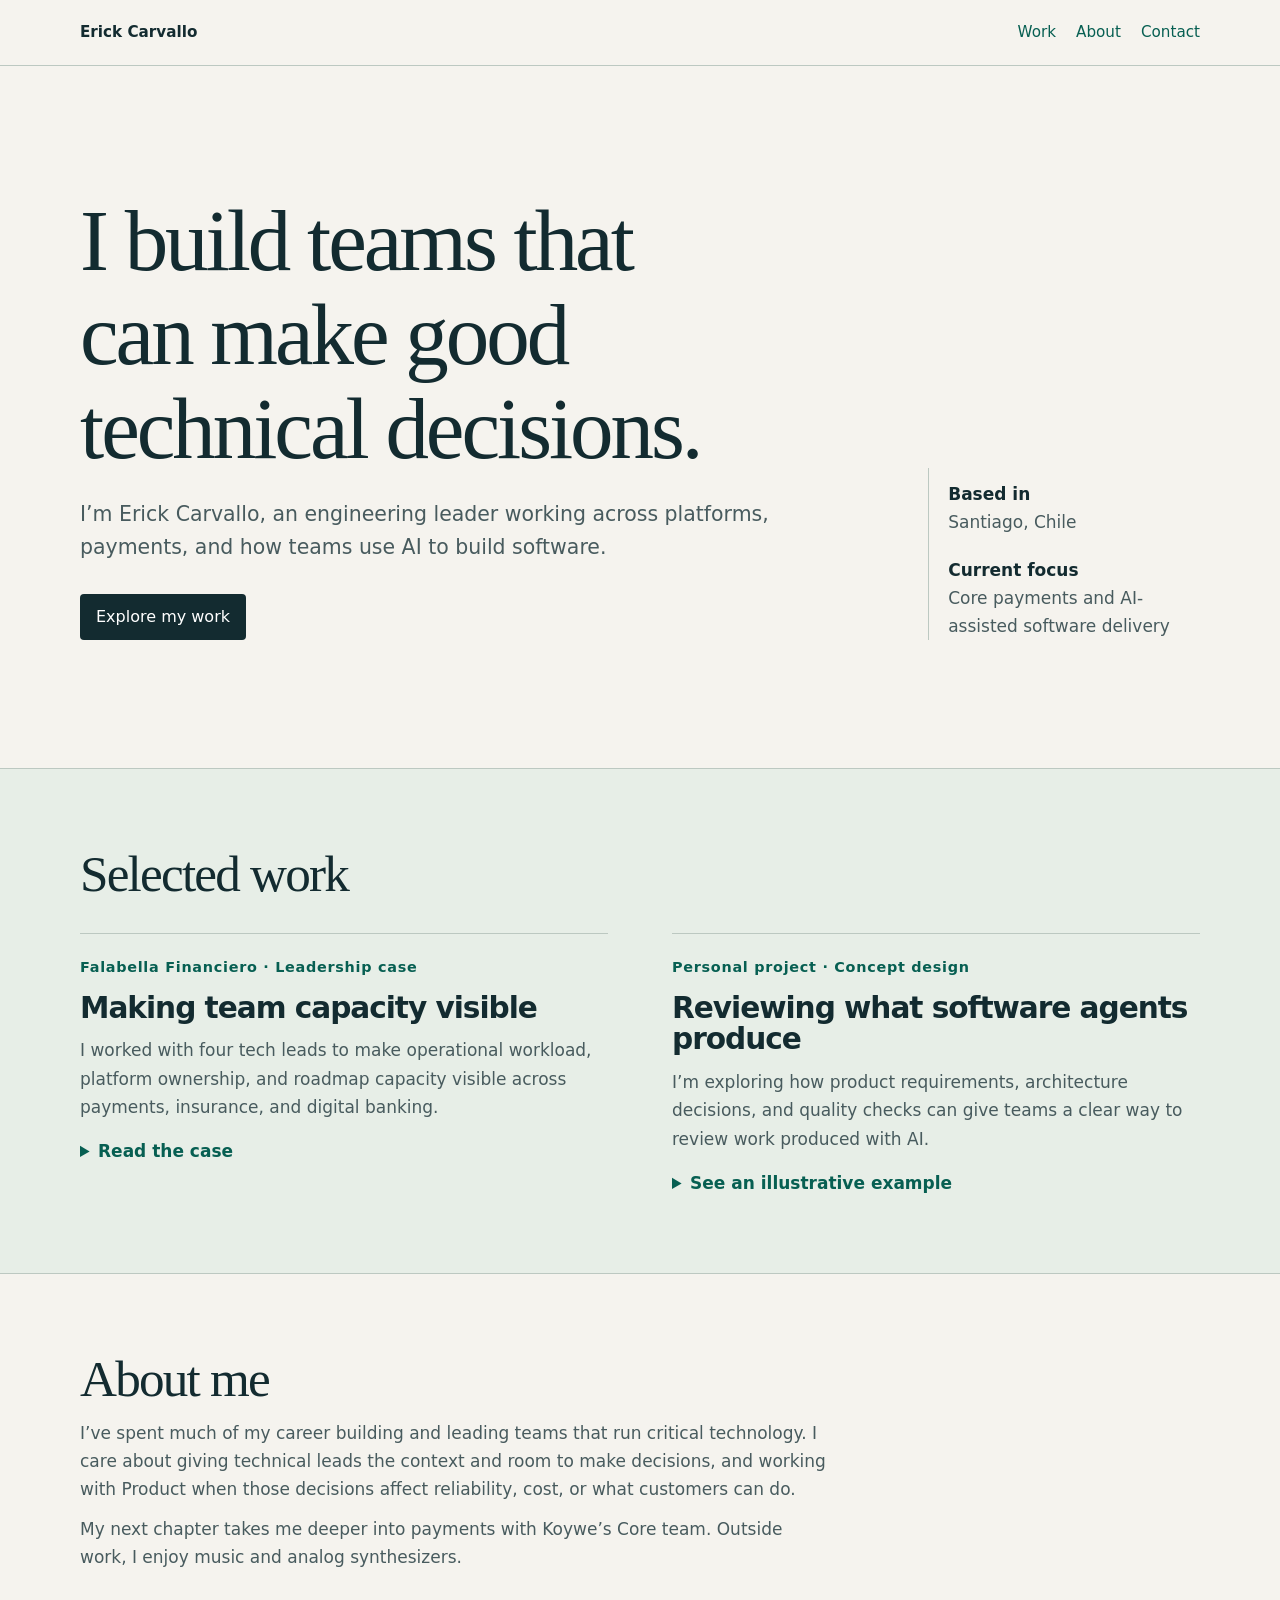
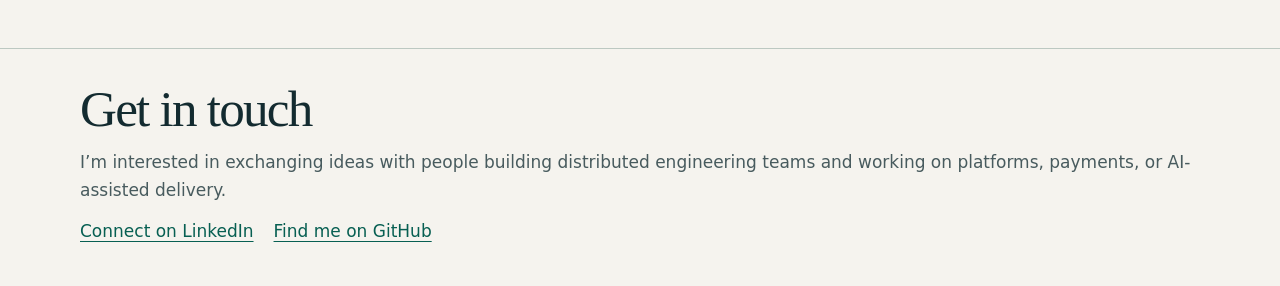
==== index.html @ 45f29a7d "Add first version of professional portfolio This HTML file serves as a personal webpage for Erick Ca" ====
<!doctype html>
<html lang="en">
<head>
<meta charset="utf-8">
<meta name="viewport" content="width=device-width, initial-scale=1">
<title>Erick Carvallo — Engineering Leadership</title>
<meta name="description" content="Erick Carvallo on engineering leadership, platforms for critical systems, and how teams use AI to build software.">
<style>
:root{color-scheme:light;--paper:#f5f3ee;--ink:#132b30;--muted:#485b5e;--accent:#075f52;--line:#bcc8c1;--light:#e7eee7}
*{box-sizing:border-box}
body{margin:0;background:var(--paper);color:var(--ink);font:1.0625rem/1.65 system-ui,sans-serif}
.wrap{width:min(100% - 3rem,70rem);margin-inline:auto}
a{color:var(--accent);text-underline-offset:.22em}
a:hover{text-decoration-thickness:.16em}
:focus-visible{outline:3px solid #a74418;outline-offset:5px}
header{border-bottom:1px solid var(--line)}
.bar,nav,.links{display:flex;align-items:center;gap:1.25rem;flex-wrap:wrap}
.bar{justify-content:space-between;padding-block:1.25rem}
.bar a{text-decoration:none;font-size:.95rem}
.name{font-weight:750;color:var(--ink)}
.hero{padding-block:clamp(4rem,10vw,8rem);display:grid;grid-template-columns:minmax(0,1fr) minmax(13rem,17rem);gap:clamp(2rem,7vw,6rem);align-items:end}
.eyebrow{color:var(--accent);font-weight:700;font-size:.9rem;letter-spacing:.05em;margin:0 0 .8rem}
h1,h2,h3{line-height:1.08;margin:0;letter-spacing:-.035em}
h1,h2{font-family:Georgia,serif;font-weight:500}
h1{font-size:clamp(2.85rem,6.8vw,5.8rem);max-width:15ch}
h2{font-size:clamp(2rem,4vw,3.3rem)}
h3{font-size:clamp(1.35rem,2.8vw,1.85rem)}
p{margin:.75rem 0 0}
.lead{font-size:clamp(1.1rem,2vw,1.28rem);max-width:53ch;color:var(--muted);margin:1.35rem 0 1.8rem}
.action{display:inline-block;background:var(--ink);color:white;text-decoration:none;padding:.62rem 1rem;border-radius:.25rem;font-size:1rem}
.action:hover{background:var(--accent)}
.side{border-left:1px solid var(--line);padding-left:1.2rem;color:var(--muted)}
.side strong{display:block;color:var(--ink)}
.side p+p{margin-top:1.25rem}
.work{background:var(--light);border-block:1px solid var(--line)}
section:not(.hero){padding-block:clamp(2.8rem,6vw,5rem)}
.grid{display:grid;grid-template-columns:repeat(2,minmax(0,1fr));gap:clamp(1.5rem,5vw,4rem);margin-top:2rem}
article{border-top:1px solid var(--line);padding-top:1.35rem}
article p,.bio p,footer p{color:var(--muted)}
details{margin-top:1rem}
summary{width:fit-content;cursor:pointer;color:var(--accent);font-weight:650}
dl{margin:.85rem 0 0}
dt{font-weight:700;margin-top:.75rem}
dd{margin:0;color:var(--muted)}
.bio{max-width:69ch}
footer{border-top:1px solid var(--line);padding-block:2rem 2.6rem}
.links{margin-top:.8rem}
.skip{position:absolute;left:1rem;top:1rem;transform:translateY(-250%);background:var(--paper);padding:.5rem}
.skip:focus{transform:none}
@media(max-width:650px){.hero,.grid{grid-template-columns:1fr}.hero{padding-block:3rem}.side{display:flex;gap:1rem 2rem;flex-wrap:wrap}.side p+p{margin-top:.75rem}}
@media(max-width:385px){.wrap{width:calc(100% - 2rem)}nav{gap:.9rem}}
</style>
</head>
<body>
<a class="skip" href="#main">Skip to content</a>
<header>
  <div class="wrap bar">
    <a class="name" href="./">Erick Carvallo</a>
    <nav aria-label="Main navigation"><a href="#work">Work</a><a href="#about">About</a><a href="#contact">Contact</a></nav>
  </div>
</header>
<main id="main">
  <section class="wrap hero" aria-labelledby="intro-title">
    <div>
      <h1 id="intro-title">I build teams that can make good technical decisions.</h1>
      <p class="lead">I’m Erick Carvallo, an engineering leader working across platforms, payments, and how teams use AI to build software.</p>
      <a class="action" href="#work">Explore my work</a>
    </div>
    <aside class="side" aria-label="Location and focus">
      <p><strong>Based in</strong>Santiago, Chile</p>
      <p><strong>Current focus</strong>Core payments and AI-assisted software delivery</p>
    </aside>
  </section>
  <section class="work" id="work" aria-labelledby="work-title">
    <div class="wrap">
      <h2 id="work-title">Selected work</h2>
      <div class="grid">
        <article>
          <p class="eyebrow">Falabella Financiero · Leadership case</p>
          <h3>Making team capacity visible</h3>
          <p>I worked with four tech leads to make operational workload, platform ownership, and roadmap capacity visible across payments, insurance, and digital banking.</p>
          <details>
            <summary>Read the case</summary>
            <dl>
              <dt>What was at stake</dt>
              <dd>Teams had to keep critical services running while making time to improve them.</dd>
              <dt>What I changed</dt>
              <dd>We put operational workload, ownership, and planned work into the same operating model so leads could bring shared evidence into prioritization discussions.</dd>
              <dt>What it enabled</dt>
              <dd>Leads and stakeholders could discuss capacity constraints and delivery priorities using the same information.</dd>
            </dl>
          </details>
        </article>
        <article>
          <p class="eyebrow">Personal project · Concept design</p>
          <h3>Reviewing what software agents produce</h3>
          <p>I’m exploring how product requirements, architecture decisions, and quality checks can give teams a clear way to review work produced with AI.</p>
          <details>
            <summary>See an illustrative example</summary>
            <dl>
              <dt>Requirement</dt>
              <dd>Export a report. The product spec defines who can export it and which fields belong in the file.</dd>
              <dt>Evidence</dt>
              <dd>The review checks that a permitted user can export the report and that an unauthorized user cannot.</dd>
              <dt>Decision</dt>
              <dd>If the permission test is missing, send the work back with the specific gap. A reviewer decides when the evidence is sufficient.</dd>
            </dl>
          </details>
        </article>
      </div>
    </div>
  </section>
  <section class="wrap" id="about" aria-labelledby="about-title">
    <div class="bio">
      <h2 id="about-title">About me</h2>
      <p>I’ve spent much of my career building and leading teams that run critical technology. I care about giving technical leads the context and room to make decisions, and working with Product when those decisions affect reliability, cost, or what customers can do.</p>
      <p>My next chapter takes me deeper into payments with Koywe’s Core team. Outside work, I enjoy music and analog synthesizers.</p>
    </div>
  </section>
</main>
<footer id="contact">
  <div class="wrap">
    <h2>Get in touch</h2>
    <p>I’m interested in exchanging ideas with people building distributed engineering teams and working on platforms, payments, or AI-assisted delivery.</p>
    <div class="links"><a href="https://www.linkedin.com/in/erick-carvallo/">Connect on LinkedIn</a><a href="https://github.com/erickcp">Find me on GitHub</a></div>
  </div>
</footer>
</body>
</html>
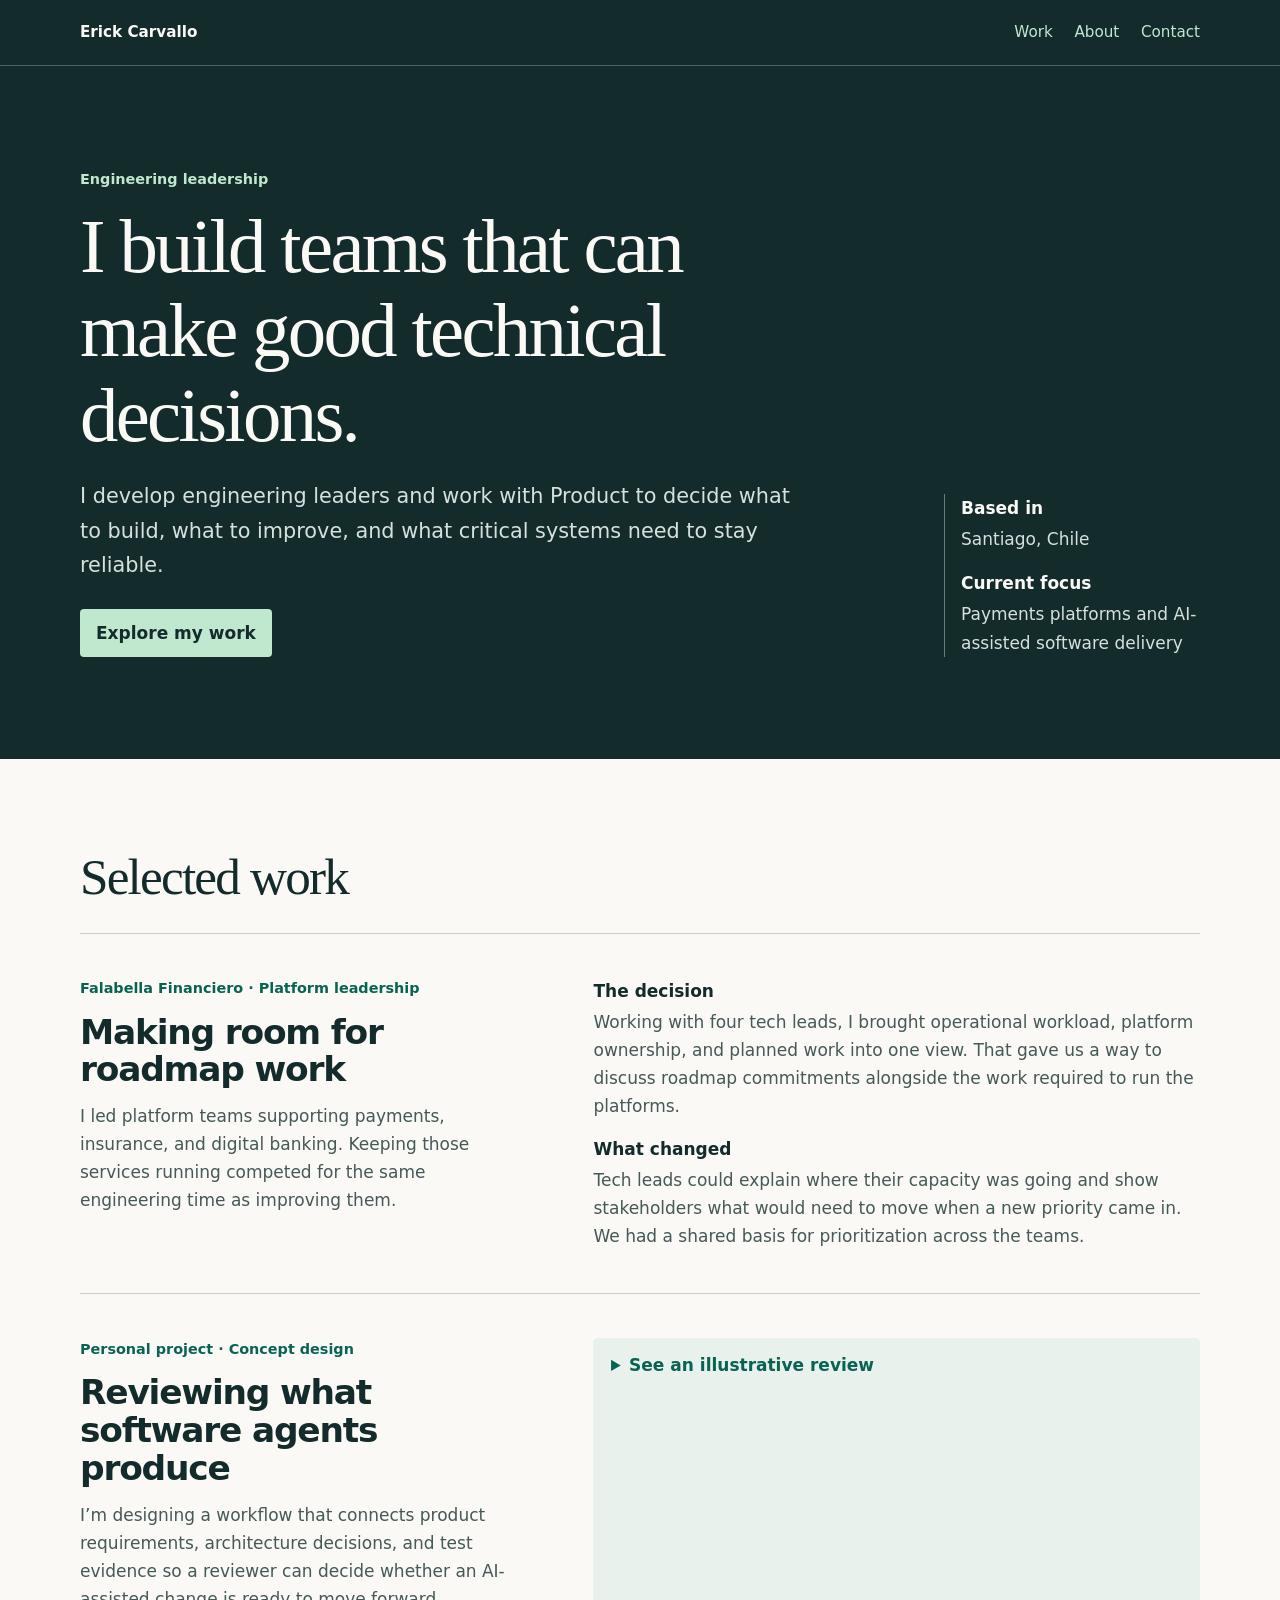
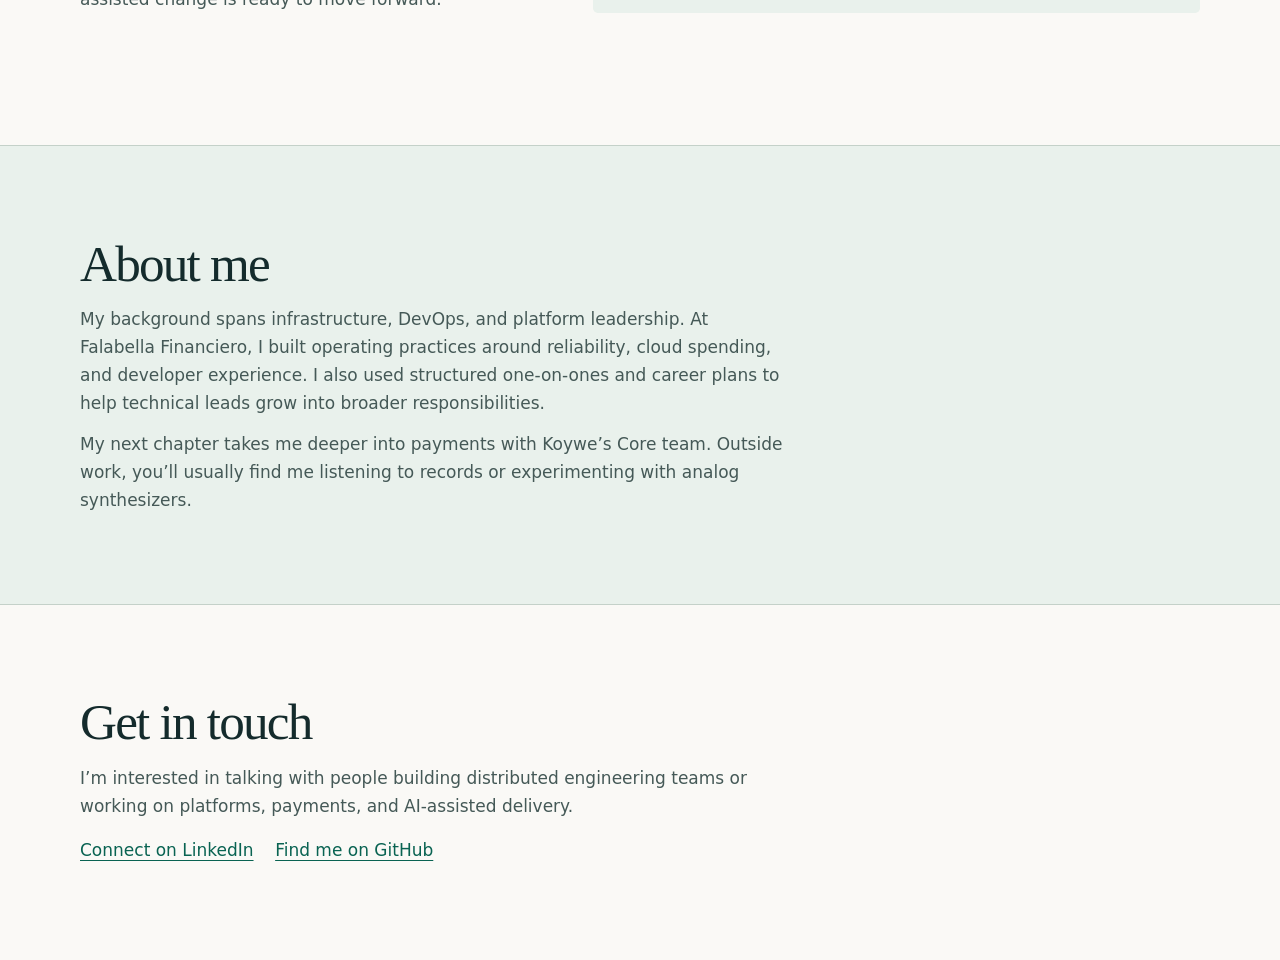
==== commit a62f3ffe: "Refine engineering leadership portfolio" ====
--- a/index.html
+++ b/index.html
@@ -1,129 +1,190 @@
 <!doctype html>
 <html lang="en">
 <head>
-<meta charset="utf-8">
-<meta name="viewport" content="width=device-width, initial-scale=1">
-<title>Erick Carvallo — Engineering Leadership</title>
-<meta name="description" content="Erick Carvallo on engineering leadership, platforms for critical systems, and how teams use AI to build software.">
-<style>
-:root{color-scheme:light;--paper:#f5f3ee;--ink:#132b30;--muted:#485b5e;--accent:#075f52;--line:#bcc8c1;--light:#e7eee7}
-*{box-sizing:border-box}
-body{margin:0;background:var(--paper);color:var(--ink);font:1.0625rem/1.65 system-ui,sans-serif}
-.wrap{width:min(100% - 3rem,70rem);margin-inline:auto}
-a{color:var(--accent);text-underline-offset:.22em}
-a:hover{text-decoration-thickness:.16em}
-:focus-visible{outline:3px solid #a74418;outline-offset:5px}
-header{border-bottom:1px solid var(--line)}
-.bar,nav,.links{display:flex;align-items:center;gap:1.25rem;flex-wrap:wrap}
-.bar{justify-content:space-between;padding-block:1.25rem}
-.bar a{text-decoration:none;font-size:.95rem}
-.name{font-weight:750;color:var(--ink)}
-.hero{padding-block:clamp(4rem,10vw,8rem);display:grid;grid-template-columns:minmax(0,1fr) minmax(13rem,17rem);gap:clamp(2rem,7vw,6rem);align-items:end}
-.eyebrow{color:var(--accent);font-weight:700;font-size:.9rem;letter-spacing:.05em;margin:0 0 .8rem}
-h1,h2,h3{line-height:1.08;margin:0;letter-spacing:-.035em}
-h1,h2{font-family:Georgia,serif;font-weight:500}
-h1{font-size:clamp(2.85rem,6.8vw,5.8rem);max-width:15ch}
-h2{font-size:clamp(2rem,4vw,3.3rem)}
-h3{font-size:clamp(1.35rem,2.8vw,1.85rem)}
-p{margin:.75rem 0 0}
-.lead{font-size:clamp(1.1rem,2vw,1.28rem);max-width:53ch;color:var(--muted);margin:1.35rem 0 1.8rem}
-.action{display:inline-block;background:var(--ink);color:white;text-decoration:none;padding:.62rem 1rem;border-radius:.25rem;font-size:1rem}
-.action:hover{background:var(--accent)}
-.side{border-left:1px solid var(--line);padding-left:1.2rem;color:var(--muted)}
-.side strong{display:block;color:var(--ink)}
-.side p+p{margin-top:1.25rem}
-.work{background:var(--light);border-block:1px solid var(--line)}
-section:not(.hero){padding-block:clamp(2.8rem,6vw,5rem)}
-.grid{display:grid;grid-template-columns:repeat(2,minmax(0,1fr));gap:clamp(1.5rem,5vw,4rem);margin-top:2rem}
-article{border-top:1px solid var(--line);padding-top:1.35rem}
-article p,.bio p,footer p{color:var(--muted)}
-details{margin-top:1rem}
-summary{width:fit-content;cursor:pointer;color:var(--accent);font-weight:650}
-dl{margin:.85rem 0 0}
-dt{font-weight:700;margin-top:.75rem}
-dd{margin:0;color:var(--muted)}
-.bio{max-width:69ch}
-footer{border-top:1px solid var(--line);padding-block:2rem 2.6rem}
-.links{margin-top:.8rem}
-.skip{position:absolute;left:1rem;top:1rem;transform:translateY(-250%);background:var(--paper);padding:.5rem}
-.skip:focus{transform:none}
-@media(max-width:650px){.hero,.grid{grid-template-columns:1fr}.hero{padding-block:3rem}.side{display:flex;gap:1rem 2rem;flex-wrap:wrap}.side p+p{margin-top:.75rem}}
-@media(max-width:385px){.wrap{width:calc(100% - 2rem)}nav{gap:.9rem}}
-</style>
+  <meta charset="utf-8">
+  <meta name="viewport" content="width=device-width, initial-scale=1">
+  <title>Erick Carvallo | Engineering Leadership</title>
+  <meta name="description" content="Erick Carvallo leads engineering teams and works across platform engineering, critical payments systems, and AI-assisted software delivery.">
+  <meta name="theme-color" content="#142b2c">
+  <link rel="canonical" href="https://erickcp.github.io/">
+  <meta property="og:type" content="website">
+  <meta property="og:title" content="Erick Carvallo | Engineering Leadership">
+  <meta property="og:description" content="Engineering leadership for critical systems. Selected work in platform operations and AI-assisted software delivery.">
+  <meta property="og:url" content="https://erickcp.github.io/">
+  <style>
+    :root {
+      color-scheme: light;
+      --paper: #faf9f6;
+      --ink: #142b2c;
+      --muted: #455957;
+      --accent: #096352;
+      --line: #c4d1c9;
+      --light: #e9f1ec;
+      --mint: #bfe8cf;
+    }
+
+    * { box-sizing: border-box; }
+    body {
+      margin: 0;
+      color: var(--ink);
+      background: var(--paper);
+      font: 1.0625rem/1.65 system-ui, sans-serif;
+    }
+
+    .wrap { width: min(100% - 3rem, 70rem); margin-inline: auto; }
+    a { color: var(--accent); text-underline-offset: .22em; }
+    a:hover { text-decoration-thickness: .14em; }
+    :focus-visible { outline: 3px solid #ae4a22; outline-offset: 4px; }
+    .dark :focus-visible { outline-color: var(--mint); }
+
+    h1, h2, h3 { line-height: 1.1; margin: 0; letter-spacing: -.035em; }
+    h1, h2 { font-family: Georgia, serif; font-weight: 500; }
+    h1 { font-size: clamp(2.6rem, 6vw, 5rem); max-width: 18ch; }
+    h2 { font-size: clamp(2rem, 4vw, 3.35rem); }
+    h3 { font-size: clamp(1.5rem, 3vw, 2.15rem); }
+    p { margin: .8rem 0 0; }
+    .label { font-size: .9rem; font-weight: 700; color: var(--accent); margin: 0 0 .8rem; }
+
+    .dark { background: var(--ink); color: var(--paper); }
+    .dark a, .dark .label { color: var(--mint); }
+    header { border-bottom: 1px solid #476763; }
+    .bar, nav, .links { display: flex; align-items: center; flex-wrap: wrap; gap: .5rem 1.35rem; }
+    .bar { justify-content: space-between; padding-block: .85rem; }
+    .bar a, .links a { display: inline-block; padding-block: .4rem; }
+    .bar a { text-decoration: none; font-size: .95rem; }
+    .bar a:hover { text-decoration: underline; }
+    .bar .name { color: var(--paper); font-weight: 750; }
+    .hero { padding-block: clamp(3.5rem, 8vw, 7rem); }
+    .hero-layout {
+      display: grid;
+      grid-template-columns: minmax(0, 1fr) minmax(13rem, 16rem);
+      gap: clamp(1.75rem, 6vw, 5rem);
+      align-items: end;
+    }
+    .lead { font-size: clamp(1.1rem, 2vw, 1.3rem); max-width: 54ch; color: #d5e1db; margin: 1.3rem 0 1.7rem; }
+    .hero .action { display: inline-block; border-radius: .25rem; padding: .6rem 1rem; color: var(--ink); background: var(--mint); font-weight: 700; text-decoration: none; }
+    .hero .action:hover { background: #ddf7e6; }
+    .side { border-left: 1px solid #60817a; padding-left: 1rem; color: #d5e1db; }
+    .side div + div { margin-top: 1rem; }
+    .side dt { color: var(--paper); }
+    .side dd { color: inherit; }
+
+    .section { padding-block: clamp(3rem, 7vw, 6rem); }
+    .work-list { margin-top: 1.75rem; }
+    .case {
+      display: grid;
+      grid-template-columns: minmax(13rem, .9fr) minmax(0, 1.25fr);
+      gap: 1.25rem clamp(1.5rem, 6vw, 5rem);
+      padding-block: clamp(1.6rem, 4vw, 2.7rem);
+      border-top: 1px solid var(--line);
+    }
+    .case p:not(.label), .bio p, footer p, dd { color: var(--muted); }
+    .case dl, .side { margin: 0; }
+    dt { font-weight: 730; }
+    dd { margin: .2rem 0 0; }
+    .case dt:not(:first-child) { margin-top: .9rem; }
+    details { background: var(--light); padding: .85rem 1.1rem; border-radius: .3rem; }
+    summary { color: var(--accent); cursor: pointer; font-weight: 700; }
+    details[open] summary { margin-bottom: .75rem; }
+
+    .about { background: var(--light); border-block: 1px solid var(--line); }
+    .bio { max-width: 65ch; }
+    footer p { max-width: 62ch; }
+    footer .links { margin-top: .6rem; }
+    .skip { position: absolute; left: 1rem; top: 1rem; transform: translateY(-250%); background: var(--paper); padding: .5rem; }
+    .skip:focus { transform: none; }
+
+    @media (max-width: 700px) {
+      .wrap { width: min(100% - 2rem, 70rem); }
+      .hero-layout, .case { grid-template-columns: minmax(0, 1fr); }
+      .side { display: flex; flex-wrap: wrap; gap: .8rem 1.8rem; border-left: 0; padding: .9rem 0 0; border-top: 1px solid #60817a; }
+      .side div + div { margin-top: 0; }
+    }
+  </style>
 </head>
 <body>
-<a class="skip" href="#main">Skip to content</a>
-<header>
-  <div class="wrap bar">
-    <a class="name" href="./">Erick Carvallo</a>
-    <nav aria-label="Main navigation"><a href="#work">Work</a><a href="#about">About</a><a href="#contact">Contact</a></nav>
-  </div>
-</header>
-<main id="main">
-  <section class="wrap hero" aria-labelledby="intro-title">
-    <div>
-      <h1 id="intro-title">I build teams that can make good technical decisions.</h1>
-      <p class="lead">I’m Erick Carvallo, an engineering leader working across platforms, payments, and how teams use AI to build software.</p>
-      <a class="action" href="#work">Explore my work</a>
+  <a class="skip" href="#main">Skip to content</a>
+  <header class="dark">
+    <div class="wrap bar">
+      <a class="name" href="./">Erick Carvallo</a>
+      <nav aria-label="Main navigation">
+        <a href="#work">Work</a>
+        <a href="#about">About</a>
+        <a href="#contact">Contact</a>
+      </nav>
     </div>
-    <aside class="side" aria-label="Location and focus">
-      <p><strong>Based in</strong>Santiago, Chile</p>
-      <p><strong>Current focus</strong>Core payments and AI-assisted software delivery</p>
-    </aside>
-  </section>
-  <section class="work" id="work" aria-labelledby="work-title">
-    <div class="wrap">
+  </header>
+  <main id="main">
+    <section class="dark hero" aria-labelledby="intro-title">
+      <div class="wrap hero-layout">
+        <div>
+          <p class="label">Engineering leadership</p>
+          <h1 id="intro-title">I build teams that can make good technical decisions.</h1>
+          <p class="lead">I develop engineering leaders and work with Product to decide what to build, what to improve, and what critical systems need to stay reliable.</p>
+          <a class="action" href="#work">Explore my work</a>
+        </div>
+        <dl class="side">
+          <div><dt>Based in</dt><dd>Santiago, Chile</dd></div>
+          <div><dt>Current focus</dt><dd>Payments platforms and AI-assisted software delivery</dd></div>
+        </dl>
+      </div>
+    </section>
+
+    <section class="wrap section" id="work" aria-labelledby="work-title">
       <h2 id="work-title">Selected work</h2>
-      <div class="grid">
-        <article>
-          <p class="eyebrow">Falabella Financiero · Leadership case</p>
-          <h3>Making team capacity visible</h3>
-          <p>I worked with four tech leads to make operational workload, platform ownership, and roadmap capacity visible across payments, insurance, and digital banking.</p>
+      <div class="work-list">
+        <article class="case" aria-labelledby="falabella-title">
+          <div>
+            <p class="label">Falabella Financiero · Platform leadership</p>
+            <h3 id="falabella-title">Making room for roadmap work</h3>
+            <p>I led platform teams supporting payments, insurance, and digital banking. Keeping those services running competed for the same engineering time as improving them.</p>
+          </div>
+          <dl>
+            <dt>The decision</dt>
+            <dd>Working with four tech leads, I brought operational workload, platform ownership, and planned work into one view. That gave us a way to discuss roadmap commitments alongside the work required to run the platforms.</dd>
+            <dt>What changed</dt>
+            <dd>Tech leads could explain where their capacity was going and show stakeholders what would need to move when a new priority came in. We had a shared basis for prioritization across the teams.</dd>
+          </dl>
+        </article>
+
+        <article class="case" aria-labelledby="ai-title">
+          <div>
+            <p class="label">Personal project · Concept design</p>
+            <h3 id="ai-title">Reviewing what software agents produce</h3>
+            <p>I’m designing a workflow that connects product requirements, architecture decisions, and test evidence so a reviewer can decide whether an AI-assisted change is ready to move forward.</p>
+          </div>
           <details>
-            <summary>Read the case</summary>
-            <dl>
-              <dt>What was at stake</dt>
-              <dd>Teams had to keep critical services running while making time to improve them.</dd>
-              <dt>What I changed</dt>
-              <dd>We put operational workload, ownership, and planned work into the same operating model so leads could bring shared evidence into prioritization discussions.</dd>
-              <dt>What it enabled</dt>
-              <dd>Leads and stakeholders could discuss capacity constraints and delivery priorities using the same information.</dd>
-            </dl>
-          </details>
-        </article>
-        <article>
-          <p class="eyebrow">Personal project · Concept design</p>
-          <h3>Reviewing what software agents produce</h3>
-          <p>I’m exploring how product requirements, architecture decisions, and quality checks can give teams a clear way to review work produced with AI.</p>
-          <details>
-            <summary>See an illustrative example</summary>
+            <summary>See an illustrative review</summary>
             <dl>
               <dt>Requirement</dt>
-              <dd>Export a report. The product spec defines who can export it and which fields belong in the file.</dd>
+              <dd>In a fictional reporting tool, finance users can export reports. Other users have read-only access.</dd>
               <dt>Evidence</dt>
-              <dd>The review checks that a permitted user can export the report and that an unauthorized user cannot.</dd>
-              <dt>Decision</dt>
-              <dd>If the permission test is missing, send the work back with the specific gap. A reviewer decides when the evidence is sufficient.</dd>
+              <dd>The submitted tests show that a finance user can export a report. The test that checks whether a read-only user is blocked is missing.</dd>
+              <dt>Review decision</dt>
+              <dd>Return the change with the missing test named explicitly. Revisit the decision once the reviewer has evidence for both paths.</dd>
             </dl>
           </details>
         </article>
       </div>
+    </section>
+
+    <section class="about section" id="about" aria-labelledby="about-title">
+      <div class="wrap">
+        <div class="bio">
+          <h2 id="about-title">About me</h2>
+          <p>My background spans infrastructure, DevOps, and platform leadership. At Falabella Financiero, I built operating practices around reliability, cloud spending, and developer experience. I also used structured one-on-ones and career plans to help technical leads grow into broader responsibilities.</p>
+          <p>My next chapter takes me deeper into payments with Koywe’s Core team. Outside work, you’ll usually find me listening to records or experimenting with analog synthesizers.</p>
+        </div>
+      </div>
+    </section>
+  </main>
+  <footer class="wrap section" id="contact">
+    <h2>Get in touch</h2>
+    <p>I’m interested in talking with people building distributed engineering teams or working on platforms, payments, and AI-assisted delivery.</p>
+    <div class="links">
+      <a href="https://www.linkedin.com/in/erick-carvallo/">Connect on LinkedIn</a>
+      <a href="https://github.com/erickcp">Find me on GitHub</a>
     </div>
-  </section>
-  <section class="wrap" id="about" aria-labelledby="about-title">
-    <div class="bio">
-      <h2 id="about-title">About me</h2>
-      <p>I’ve spent much of my career building and leading teams that run critical technology. I care about giving technical leads the context and room to make decisions, and working with Product when those decisions affect reliability, cost, or what customers can do.</p>
-      <p>My next chapter takes me deeper into payments with Koywe’s Core team. Outside work, I enjoy music and analog synthesizers.</p>
-    </div>
-  </section>
-</main>
-<footer id="contact">
-  <div class="wrap">
-    <h2>Get in touch</h2>
-    <p>I’m interested in exchanging ideas with people building distributed engineering teams and working on platforms, payments, or AI-assisted delivery.</p>
-    <div class="links"><a href="https://www.linkedin.com/in/erick-carvallo/">Connect on LinkedIn</a><a href="https://github.com/erickcp">Find me on GitHub</a></div>
-  </div>
-</footer>
+  </footer>
 </body>
 </html>
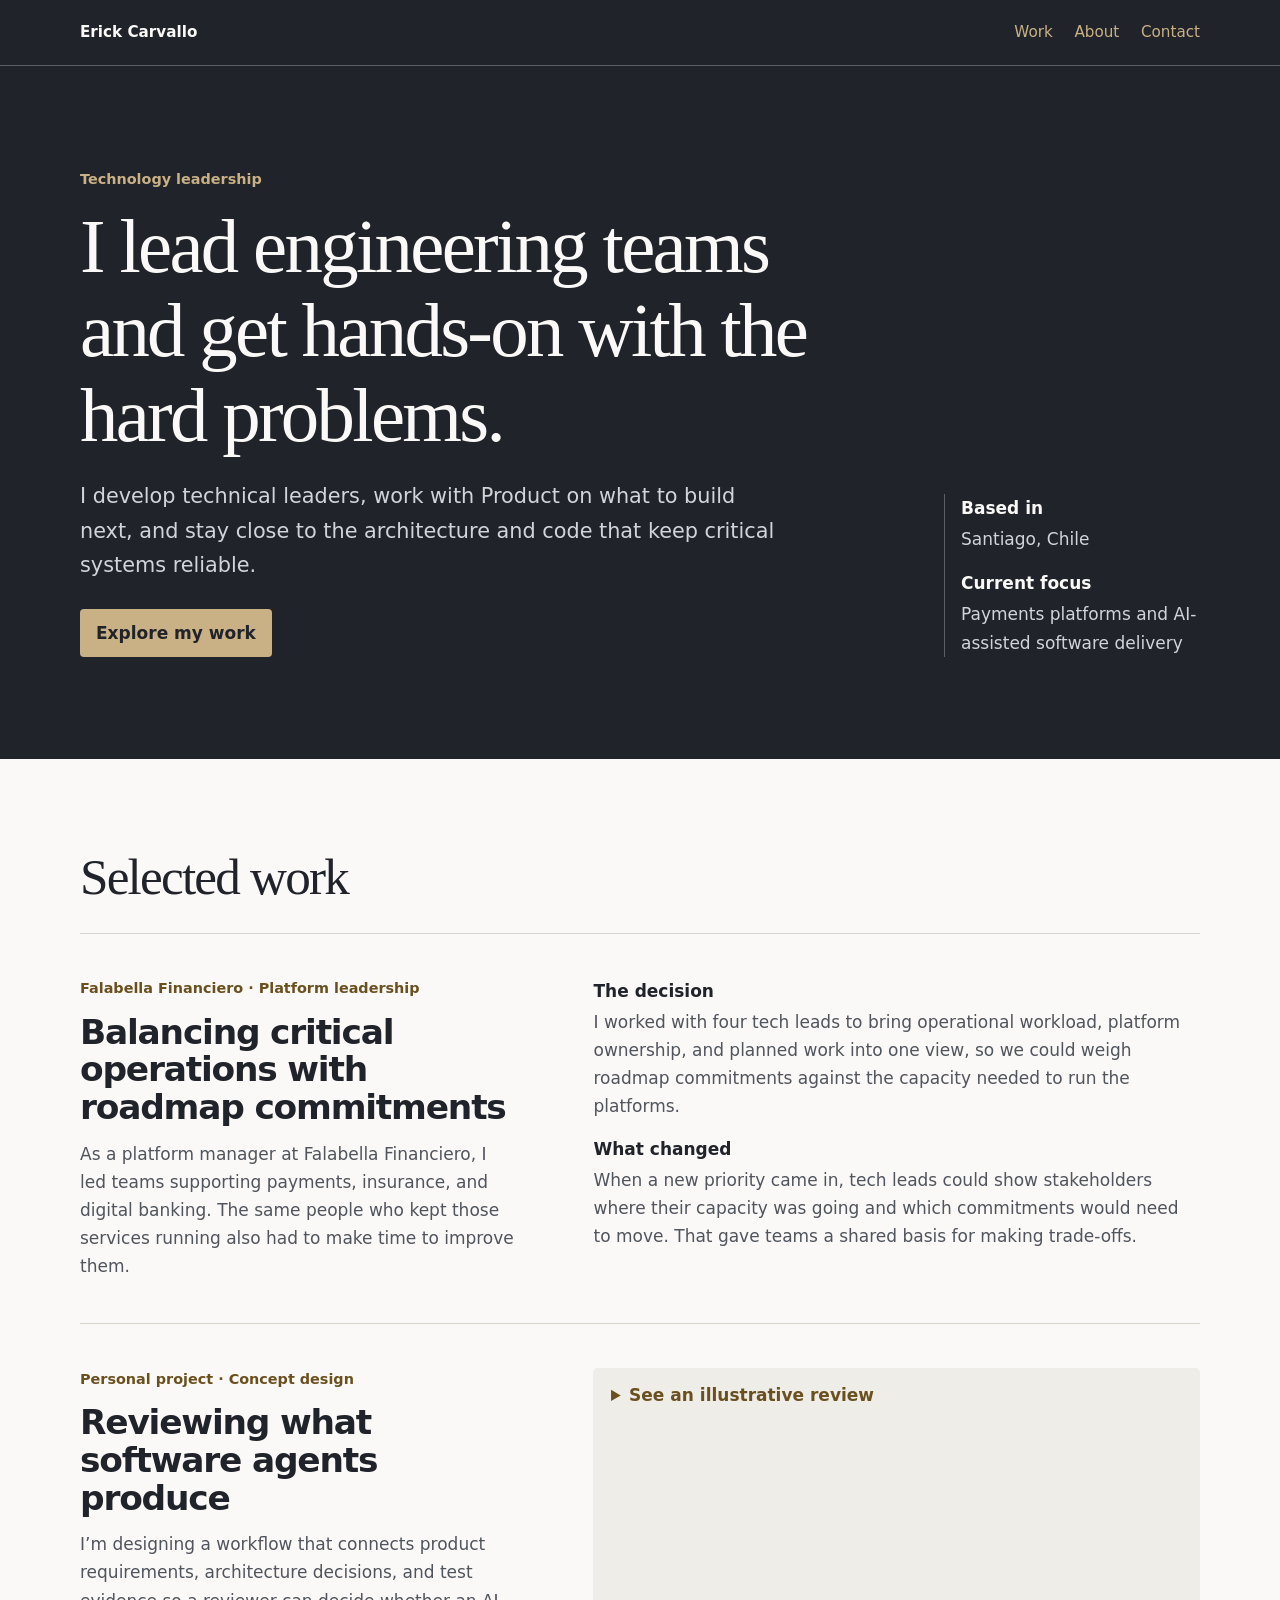
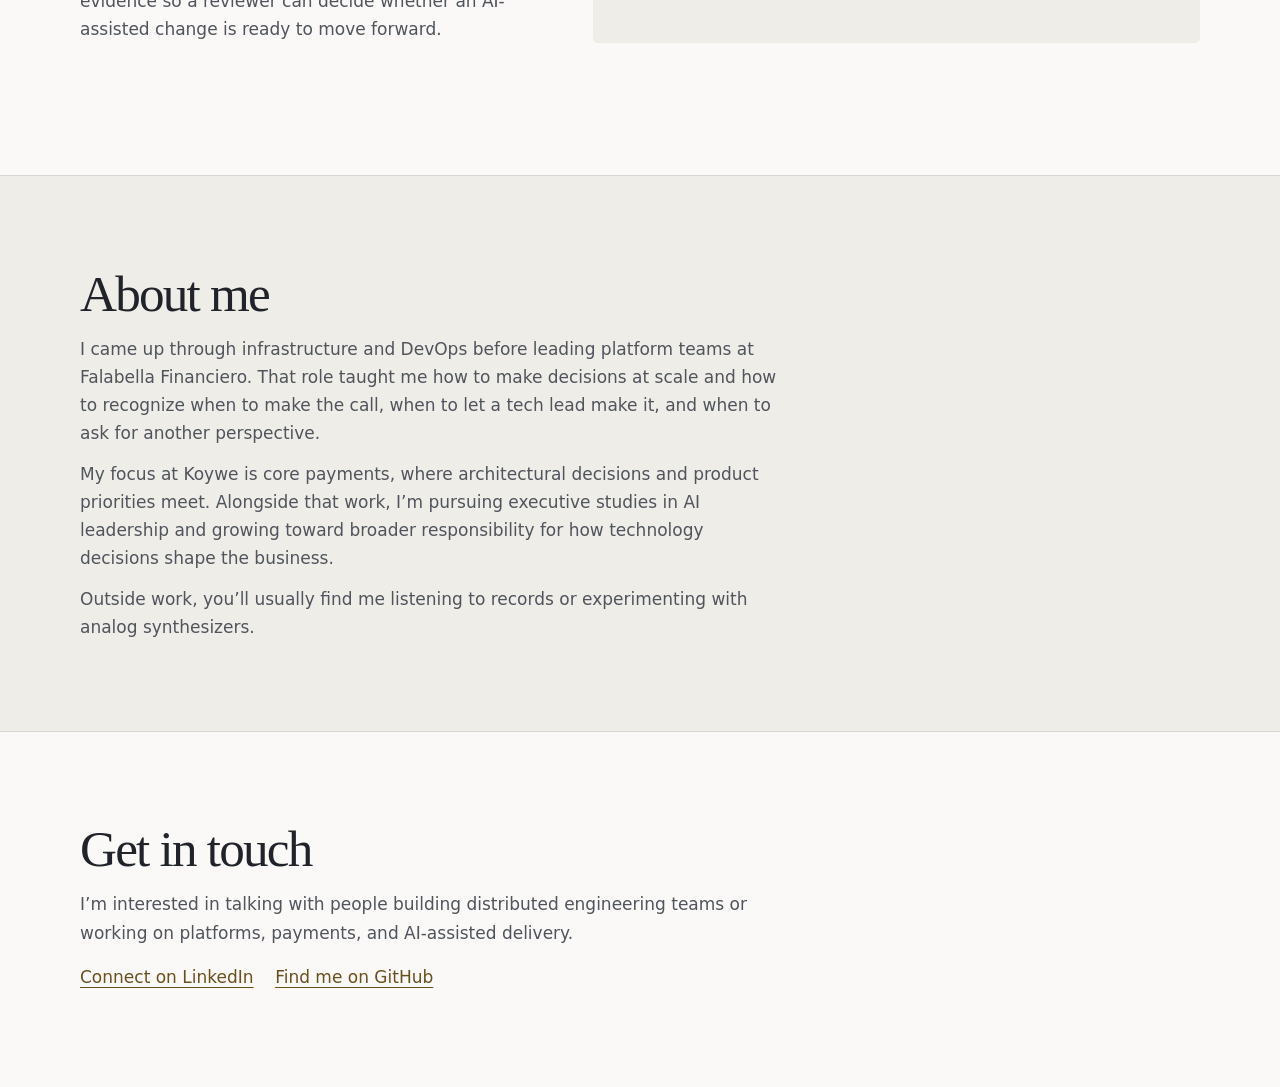
==== commit dc312d67: "Sharpen executive and hands-on portfolio positioning" ====
--- a/index.html
+++ b/index.html
@@ -3,24 +3,26 @@
 <head>
   <meta charset="utf-8">
   <meta name="viewport" content="width=device-width, initial-scale=1">
-  <title>Erick Carvallo | Engineering Leadership</title>
-  <meta name="description" content="Erick Carvallo leads engineering teams and works across platform engineering, critical payments systems, and AI-assisted software delivery.">
-  <meta name="theme-color" content="#142b2c">
+  <title>Erick Carvallo | Technology Leadership</title>
+  <meta name="description" content="Erick Carvallo leads engineering teams and works hands-on in platform engineering, core payments, and AI-assisted software delivery.">
+  <meta name="theme-color" content="#202329">
   <link rel="canonical" href="https://erickcp.github.io/">
   <meta property="og:type" content="website">
-  <meta property="og:title" content="Erick Carvallo | Engineering Leadership">
-  <meta property="og:description" content="Engineering leadership for critical systems. Selected work in platform operations and AI-assisted software delivery.">
+  <meta property="og:title" content="Erick Carvallo | Technology Leadership">
+  <meta property="og:description" content="Technology leadership and hands-on engineering across critical platforms, payments, and AI-assisted software delivery.">
   <meta property="og:url" content="https://erickcp.github.io/">
   <style>
     :root {
       color-scheme: light;
-      --paper: #faf9f6;
-      --ink: #142b2c;
-      --muted: #455957;
-      --accent: #096352;
-      --line: #c4d1c9;
-      --light: #e9f1ec;
-      --mint: #bfe8cf;
+      --paper: #faf9f7;
+      --ink: #202329;
+      --muted: #50545c;
+      --accent: #6b501f;
+      --line: #d8d5cf;
+      --light: #efede8;
+      --brass: #c9b185;
+      --dark-muted: #d1d4d9;
+      --dark-line: #5b5f67;
     }
 
     * { box-sizing: border-box; }
@@ -34,20 +36,20 @@
     .wrap { width: min(100% - 3rem, 70rem); margin-inline: auto; }
     a { color: var(--accent); text-underline-offset: .22em; }
     a:hover { text-decoration-thickness: .14em; }
-    :focus-visible { outline: 3px solid #ae4a22; outline-offset: 4px; }
-    .dark :focus-visible { outline-color: var(--mint); }
+    :focus-visible { outline: 3px solid #795d29; outline-offset: 4px; }
+    .dark :focus-visible { outline-color: var(--brass); }
 
     h1, h2, h3 { line-height: 1.1; margin: 0; letter-spacing: -.035em; }
     h1, h2 { font-family: Georgia, serif; font-weight: 500; }
-    h1 { font-size: clamp(2.6rem, 6vw, 5rem); max-width: 18ch; }
+    h1 { font-size: clamp(2.6rem, 6vw, 5rem); max-width: 19ch; }
     h2 { font-size: clamp(2rem, 4vw, 3.35rem); }
     h3 { font-size: clamp(1.5rem, 3vw, 2.15rem); }
     p { margin: .8rem 0 0; }
     .label { font-size: .9rem; font-weight: 700; color: var(--accent); margin: 0 0 .8rem; }
 
     .dark { background: var(--ink); color: var(--paper); }
-    .dark a, .dark .label { color: var(--mint); }
-    header { border-bottom: 1px solid #476763; }
+    .dark a, .dark .label { color: var(--brass); }
+    header { border-bottom: 1px solid var(--dark-line); }
     .bar, nav, .links { display: flex; align-items: center; flex-wrap: wrap; gap: .5rem 1.35rem; }
     .bar { justify-content: space-between; padding-block: .85rem; }
     .bar a, .links a { display: inline-block; padding-block: .4rem; }
@@ -61,10 +63,10 @@
       gap: clamp(1.75rem, 6vw, 5rem);
       align-items: end;
     }
-    .lead { font-size: clamp(1.1rem, 2vw, 1.3rem); max-width: 54ch; color: #d5e1db; margin: 1.3rem 0 1.7rem; }
-    .hero .action { display: inline-block; border-radius: .25rem; padding: .6rem 1rem; color: var(--ink); background: var(--mint); font-weight: 700; text-decoration: none; }
-    .hero .action:hover { background: #ddf7e6; }
-    .side { border-left: 1px solid #60817a; padding-left: 1rem; color: #d5e1db; }
+    .lead { font-size: clamp(1.1rem, 2vw, 1.3rem); max-width: 54ch; color: var(--dark-muted); margin: 1.3rem 0 1.7rem; }
+    .hero .action { display: inline-block; border-radius: .25rem; padding: .6rem 1rem; color: var(--ink); background: var(--brass); font-weight: 700; text-decoration: none; }
+    .hero .action:hover { background: #e1cda7; }
+    .side { border-left: 1px solid var(--dark-line); padding-left: 1rem; color: var(--dark-muted); }
     .side div + div { margin-top: 1rem; }
     .side dt { color: var(--paper); }
     .side dd { color: inherit; }
@@ -97,7 +99,7 @@
     @media (max-width: 700px) {
       .wrap { width: min(100% - 2rem, 70rem); }
       .hero-layout, .case { grid-template-columns: minmax(0, 1fr); }
-      .side { display: flex; flex-wrap: wrap; gap: .8rem 1.8rem; border-left: 0; padding: .9rem 0 0; border-top: 1px solid #60817a; }
+      .side { display: flex; flex-wrap: wrap; gap: .8rem 1.8rem; border-left: 0; padding: .9rem 0 0; border-top: 1px solid var(--dark-line); }
       .side div + div { margin-top: 0; }
     }
   </style>
@@ -118,9 +120,9 @@
     <section class="dark hero" aria-labelledby="intro-title">
       <div class="wrap hero-layout">
         <div>
-          <p class="label">Engineering leadership</p>
-          <h1 id="intro-title">I build teams that can make good technical decisions.</h1>
-          <p class="lead">I develop engineering leaders and work with Product to decide what to build, what to improve, and what critical systems need to stay reliable.</p>
+          <p class="label">Technology leadership</p>
+          <h1 id="intro-title">I lead engineering teams and get hands-on with the hard problems.</h1>
+          <p class="lead">I develop technical leaders, work with Product on what to build next, and stay close to the architecture and code that keep critical systems reliable.</p>
           <a class="action" href="#work">Explore my work</a>
         </div>
         <dl class="side">
@@ -136,14 +138,14 @@
         <article class="case" aria-labelledby="falabella-title">
           <div>
             <p class="label">Falabella Financiero · Platform leadership</p>
-            <h3 id="falabella-title">Making room for roadmap work</h3>
-            <p>I led platform teams supporting payments, insurance, and digital banking. Keeping those services running competed for the same engineering time as improving them.</p>
+            <h3 id="falabella-title">Balancing critical operations with roadmap commitments</h3>
+            <p>As a platform manager at Falabella Financiero, I led teams supporting payments, insurance, and digital banking. The same people who kept those services running also had to make time to improve them.</p>
           </div>
           <dl>
             <dt>The decision</dt>
-            <dd>Working with four tech leads, I brought operational workload, platform ownership, and planned work into one view. That gave us a way to discuss roadmap commitments alongside the work required to run the platforms.</dd>
+            <dd>I worked with four tech leads to bring operational workload, platform ownership, and planned work into one view, so we could weigh roadmap commitments against the capacity needed to run the platforms.</dd>
             <dt>What changed</dt>
-            <dd>Tech leads could explain where their capacity was going and show stakeholders what would need to move when a new priority came in. We had a shared basis for prioritization across the teams.</dd>
+            <dd>When a new priority came in, tech leads could show stakeholders where their capacity was going and which commitments would need to move. That gave teams a shared basis for making trade-offs.</dd>
           </dl>
         </article>
 
@@ -158,10 +160,12 @@
             <dl>
               <dt>Requirement</dt>
               <dd>In a fictional reporting tool, finance users can export reports. Other users have read-only access.</dd>
+              <dt>Architecture decision</dt>
+              <dd>The export endpoint enforces access on the server. The agent can propose an implementation and tests for review.</dd>
               <dt>Evidence</dt>
               <dd>The submitted tests show that a finance user can export a report. The test that checks whether a read-only user is blocked is missing.</dd>
               <dt>Review decision</dt>
-              <dd>Return the change with the missing test named explicitly. Revisit the decision once the reviewer has evidence for both paths.</dd>
+              <dd>Return the change with a request for the missing test. A human reviewer makes the approval decision once there is evidence for both paths.</dd>
             </dl>
           </details>
         </article>
@@ -172,8 +176,9 @@
       <div class="wrap">
         <div class="bio">
           <h2 id="about-title">About me</h2>
-          <p>My background spans infrastructure, DevOps, and platform leadership. At Falabella Financiero, I built operating practices around reliability, cloud spending, and developer experience. I also used structured one-on-ones and career plans to help technical leads grow into broader responsibilities.</p>
-          <p>My next chapter takes me deeper into payments with Koywe’s Core team. Outside work, you’ll usually find me listening to records or experimenting with analog synthesizers.</p>
+          <p>I came up through infrastructure and DevOps before leading platform teams at Falabella Financiero. That role taught me how to make decisions at scale and how to recognize when to make the call, when to let a tech lead make it, and when to ask for another perspective.</p>
+          <p>My focus at Koywe is core payments, where architectural decisions and product priorities meet. Alongside that work, I’m pursuing executive studies in AI leadership and growing toward broader responsibility for how technology decisions shape the business.</p>
+          <p>Outside work, you’ll usually find me listening to records or experimenting with analog synthesizers.</p>
         </div>
       </div>
     </section>
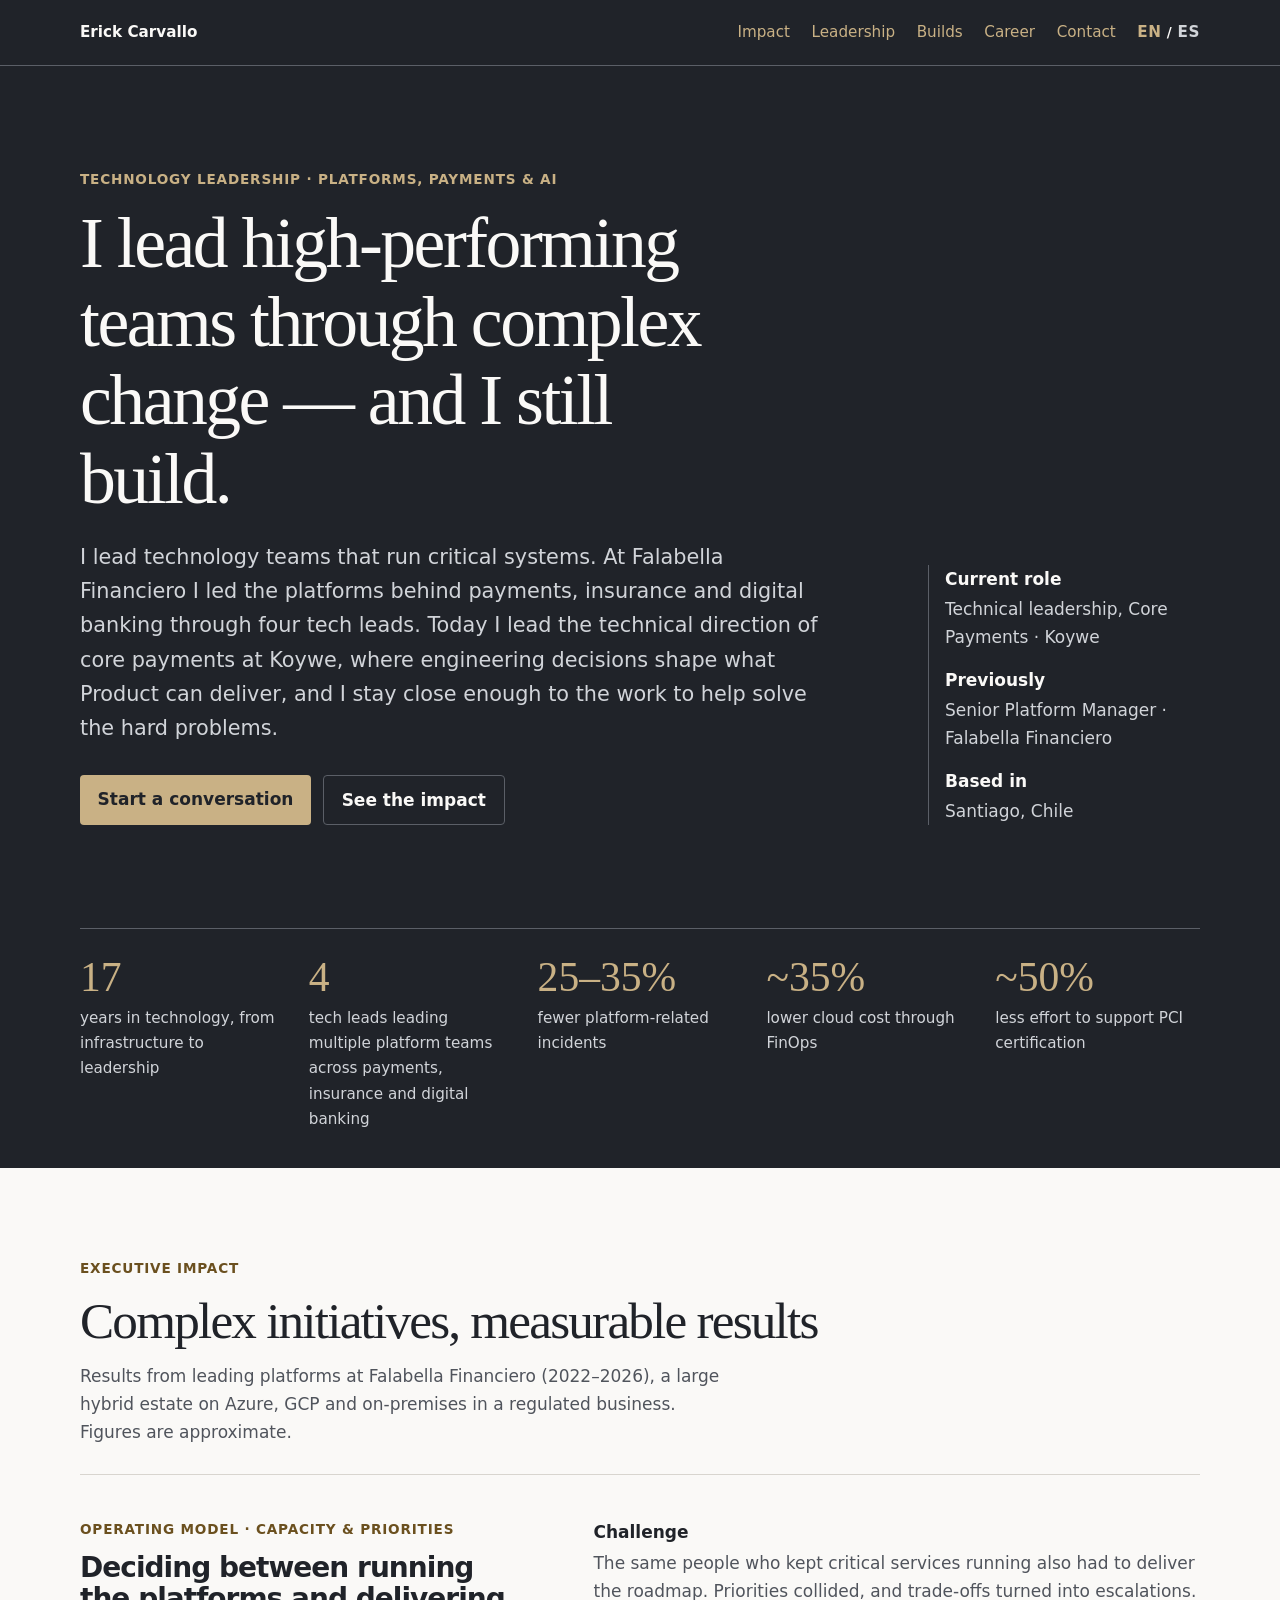
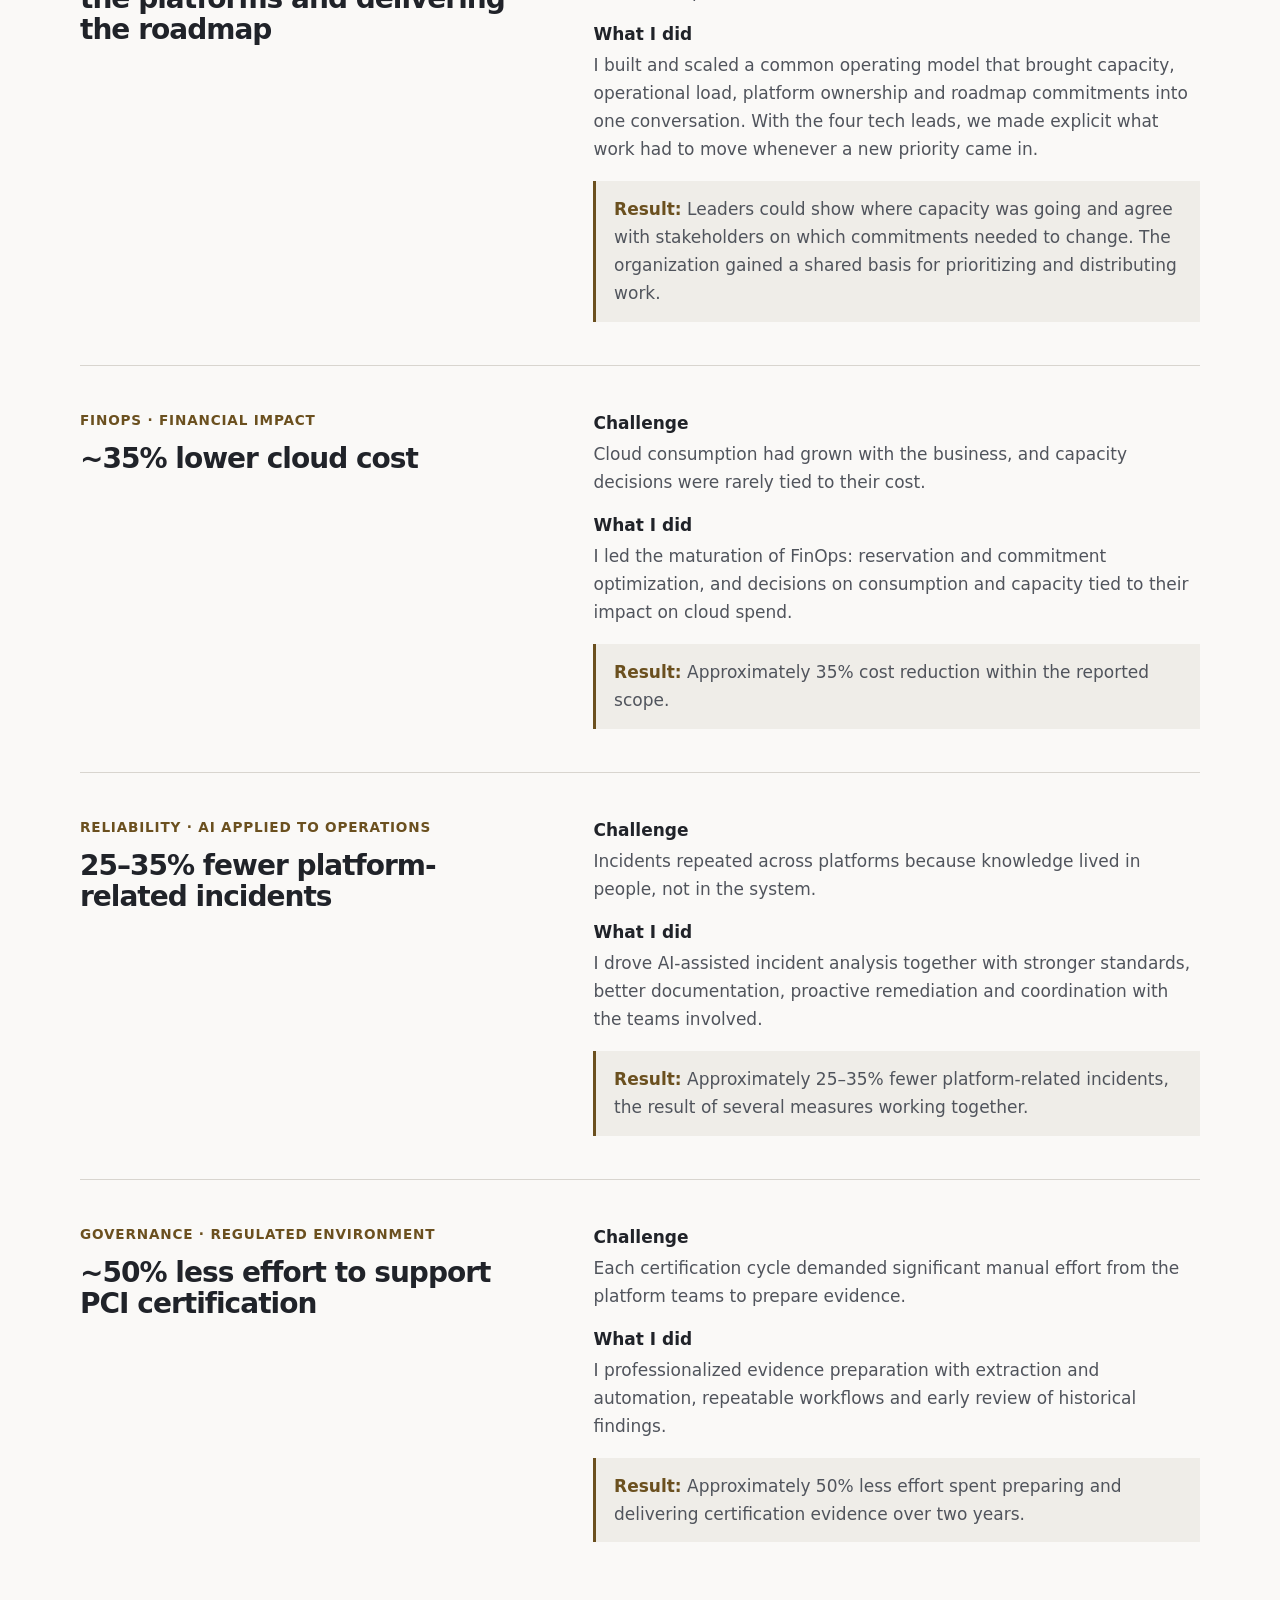
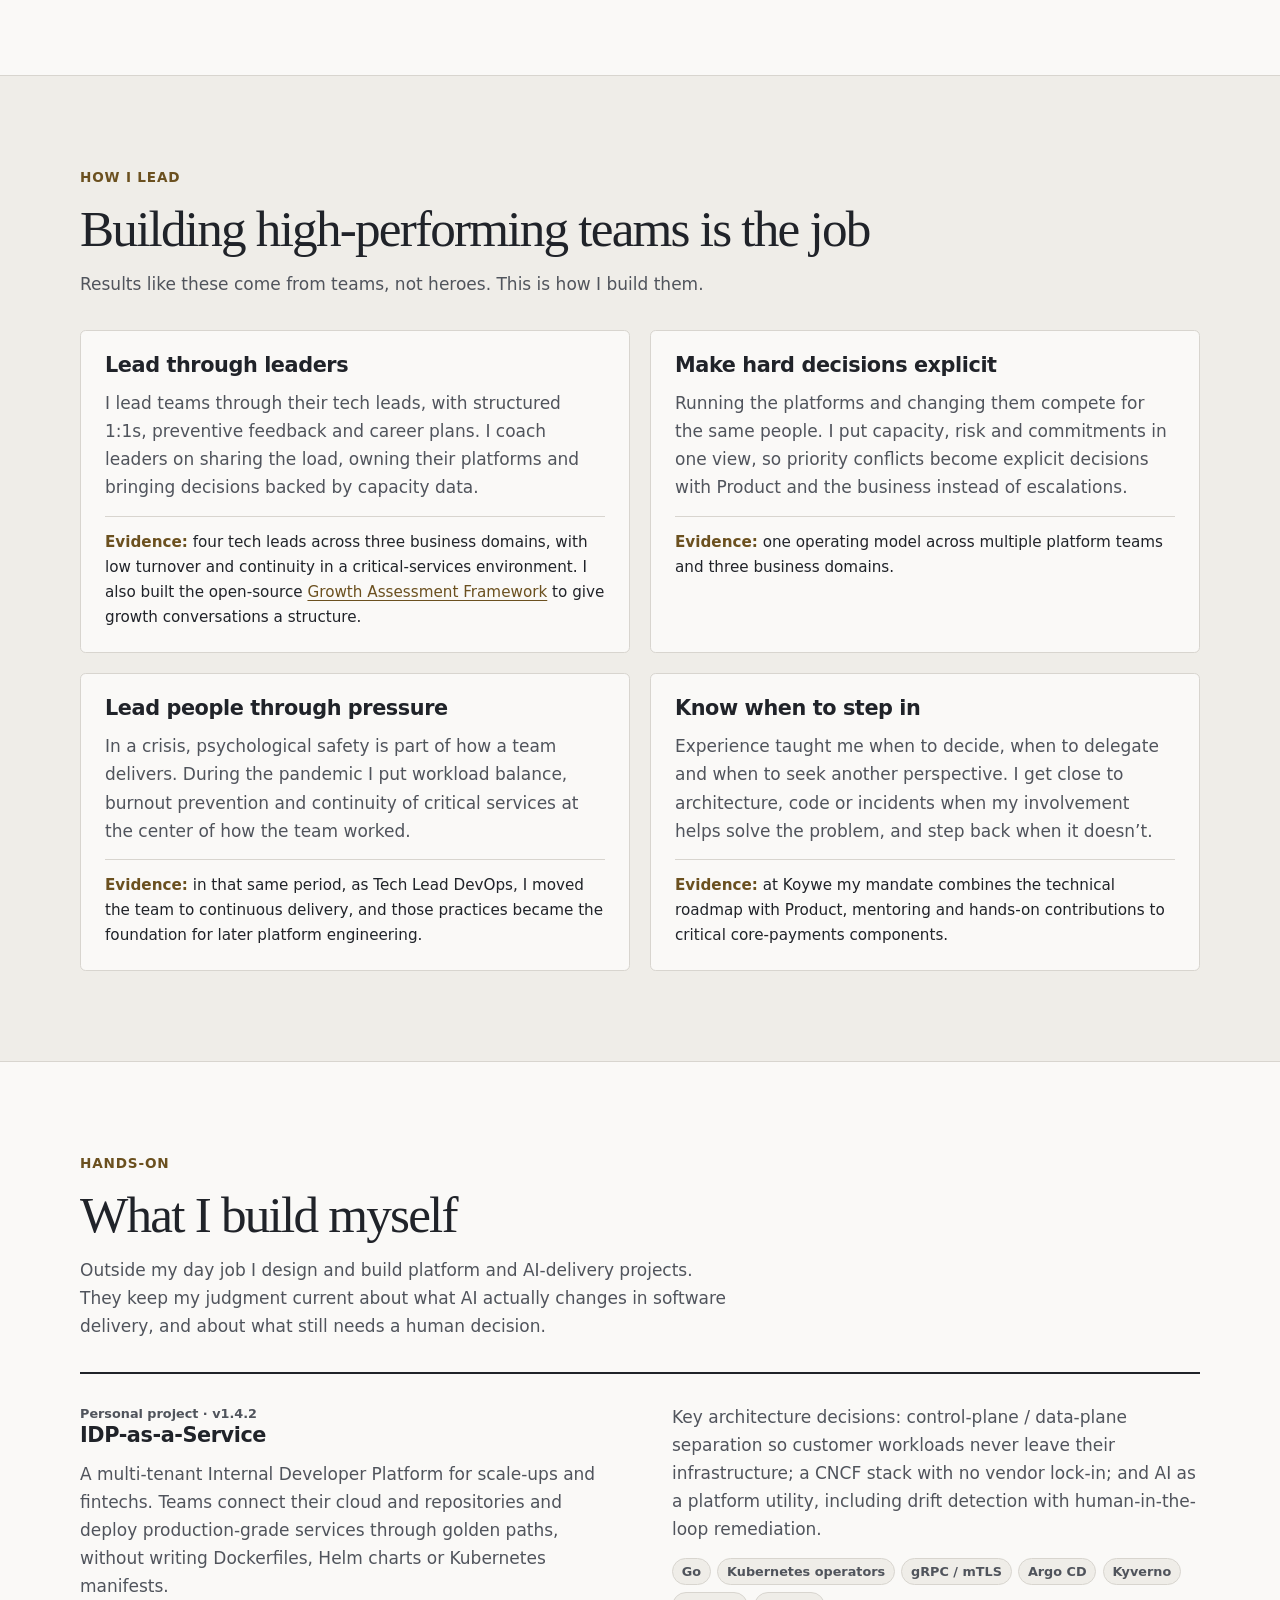
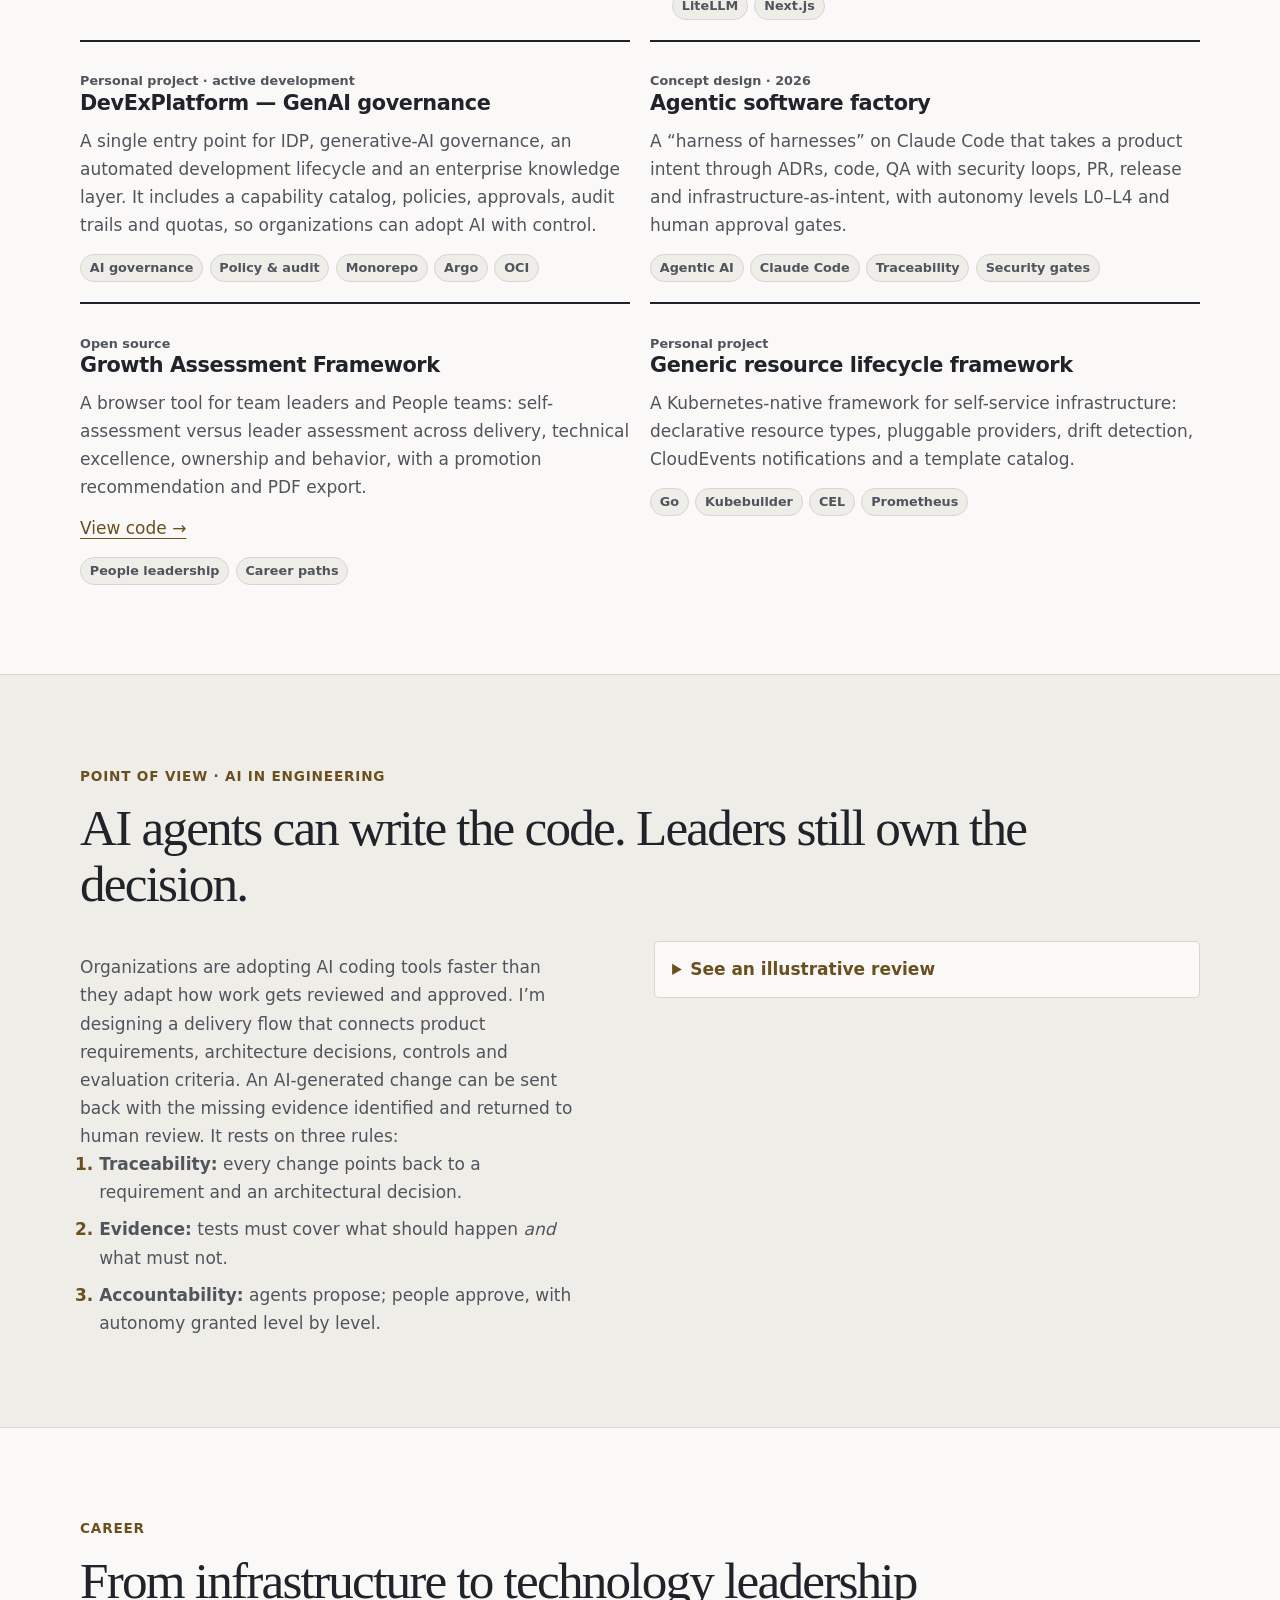
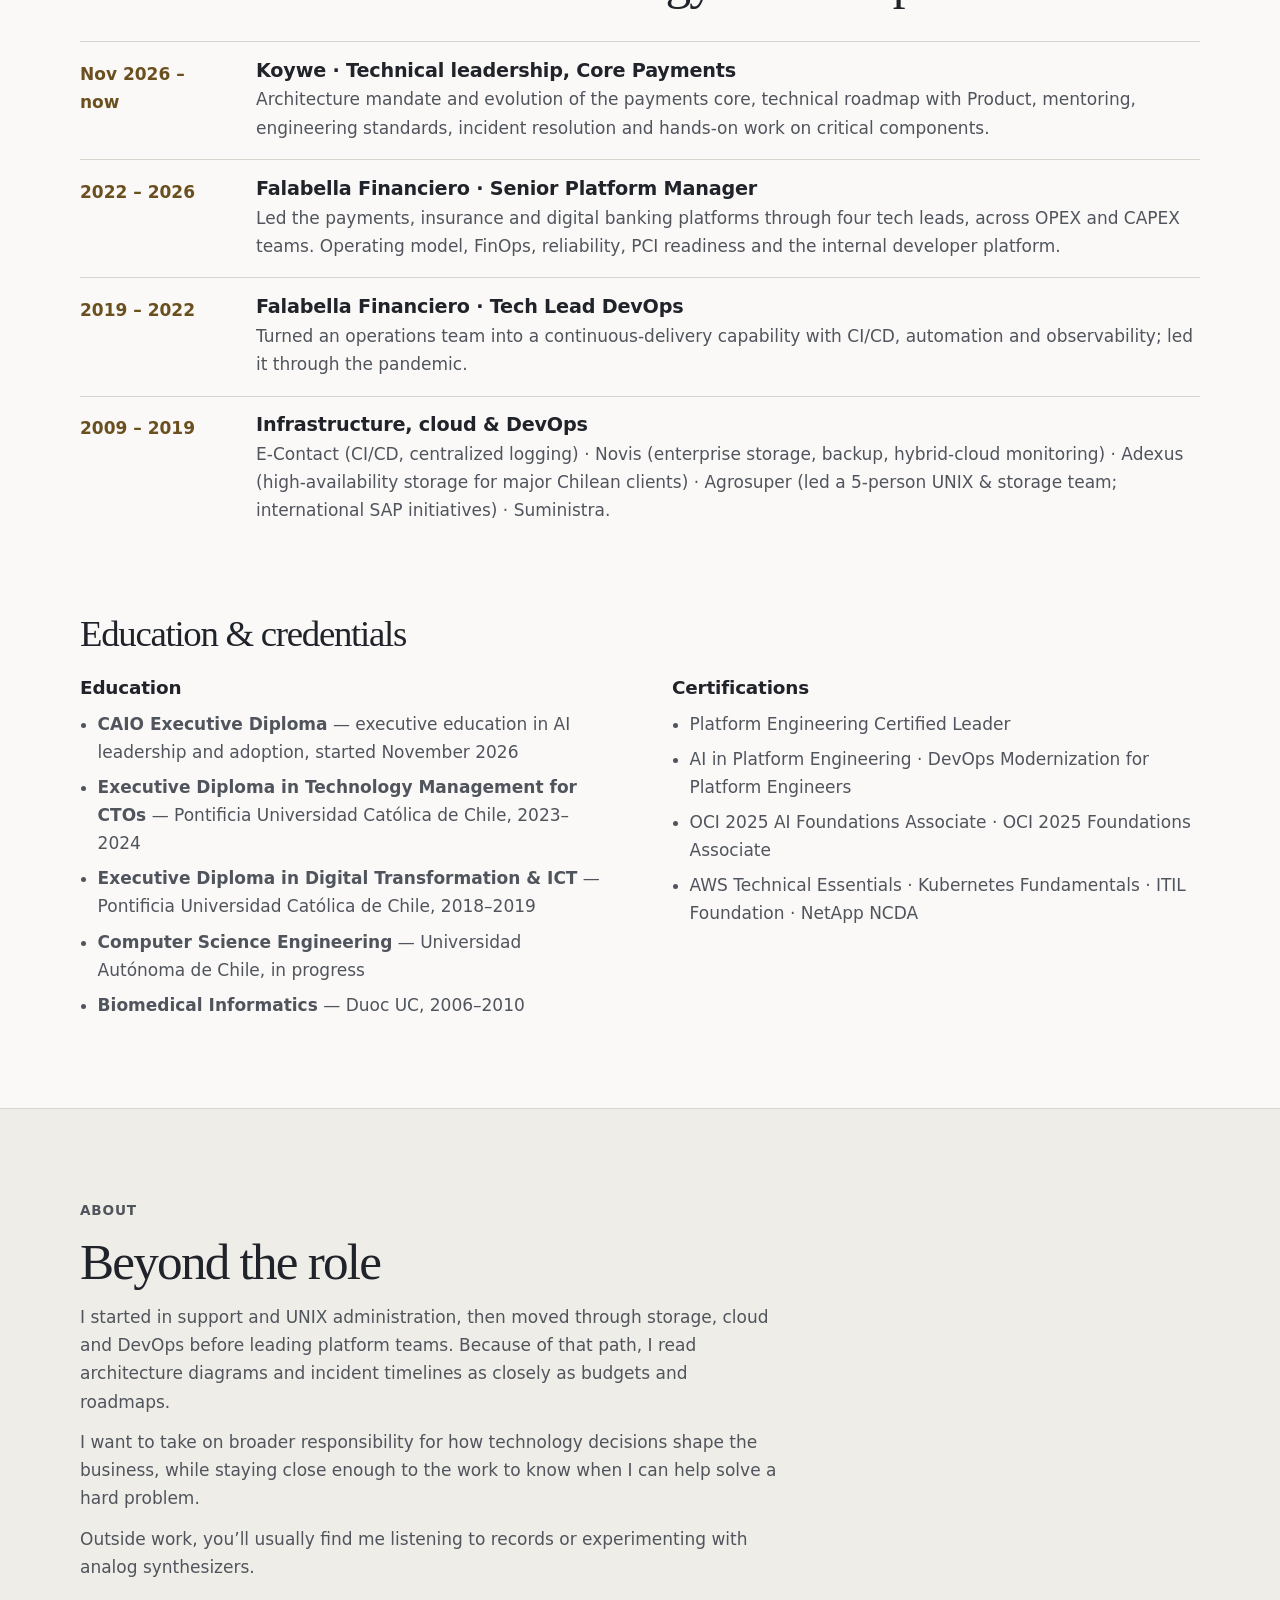
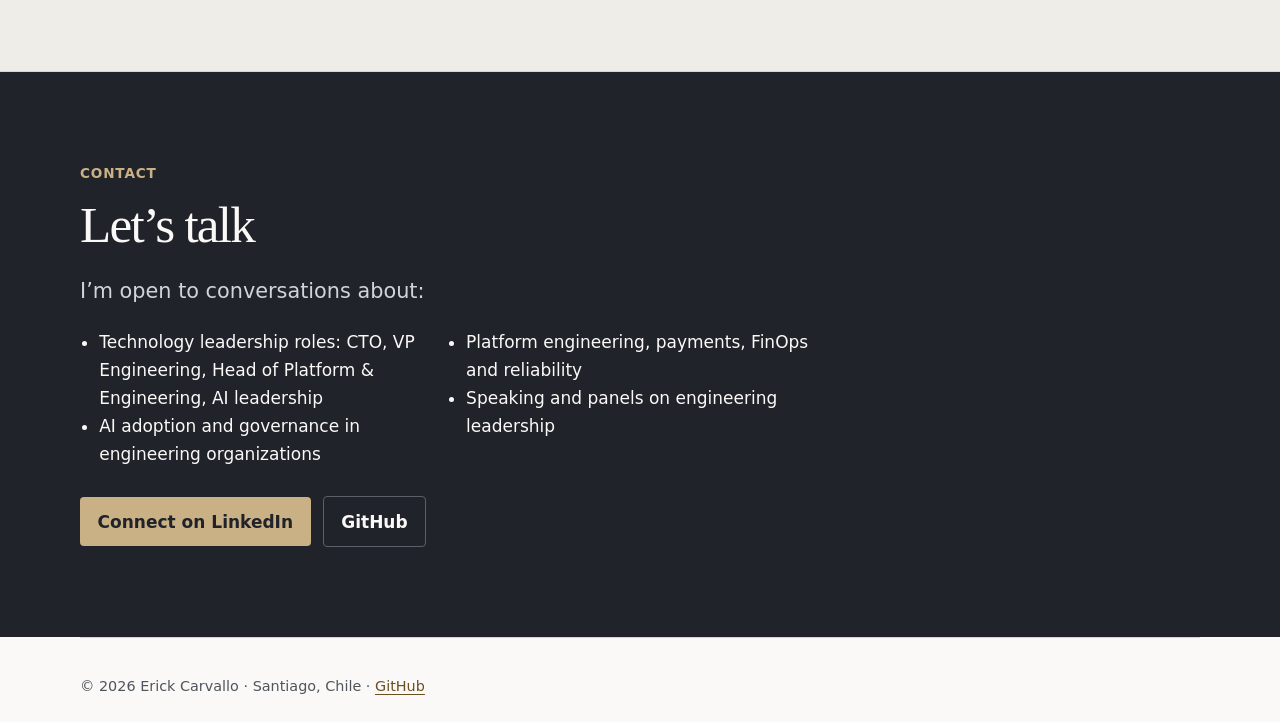
==== commit 4e64abbd: "Reposition portfolio as bilingual executive profile - Add Spanish version at /es/ with hreflang link" ====
--- a/index.html
+++ b/index.html
@@ -3,106 +3,39 @@
 <head>
   <meta charset="utf-8">
   <meta name="viewport" content="width=device-width, initial-scale=1">
-  <title>Erick Carvallo | Technology Leadership</title>
-  <meta name="description" content="Erick Carvallo leads engineering teams and works hands-on in platform engineering, core payments, and AI-assisted software delivery.">
+  <title>Erick Carvallo — Technology Leadership · Platforms, Payments &amp; AI</title>
+  <meta name="description" content="Erick Carvallo leads technology teams that run critical systems: core payments technical leadership at Koywe, former Senior Platform Manager at Falabella Financiero (payments, insurance and digital banking).">
+  <meta name="author" content="Erick Carvallo">
   <meta name="theme-color" content="#202329">
   <link rel="canonical" href="https://erickcp.github.io/">
-  <meta property="og:type" content="website">
-  <meta property="og:title" content="Erick Carvallo | Technology Leadership">
-  <meta property="og:description" content="Technology leadership and hands-on engineering across critical platforms, payments, and AI-assisted software delivery.">
+  <link rel="alternate" hreflang="en" href="https://erickcp.github.io/">
+  <link rel="alternate" hreflang="es" href="https://erickcp.github.io/es/">
+  <link rel="alternate" hreflang="x-default" href="https://erickcp.github.io/">
+  <link rel="icon" href="./favicon.svg" type="image/svg+xml">
+  <link rel="stylesheet" href="./styles.css">
+
+  <meta property="og:type" content="profile">
+  <meta property="og:site_name" content="Erick Carvallo">
+  <meta property="og:title" content="Erick Carvallo — Technology Leadership · Platforms, Payments &amp; AI">
+  <meta property="og:description" content="Leading technology teams that run critical systems — through leaders, with explicit decisions, and hands-on when it matters.">
   <meta property="og:url" content="https://erickcp.github.io/">
-  <style>
-    :root {
-      color-scheme: light;
-      --paper: #faf9f7;
-      --ink: #202329;
-      --muted: #50545c;
-      --accent: #6b501f;
-      --line: #d8d5cf;
-      --light: #efede8;
-      --brass: #c9b185;
-      --dark-muted: #d1d4d9;
-      --dark-line: #5b5f67;
-    }
-
-    * { box-sizing: border-box; }
-    body {
-      margin: 0;
-      color: var(--ink);
-      background: var(--paper);
-      font: 1.0625rem/1.65 system-ui, sans-serif;
-    }
-
-    .wrap { width: min(100% - 3rem, 70rem); margin-inline: auto; }
-    a { color: var(--accent); text-underline-offset: .22em; }
-    a:hover { text-decoration-thickness: .14em; }
-    :focus-visible { outline: 3px solid #795d29; outline-offset: 4px; }
-    .dark :focus-visible { outline-color: var(--brass); }
-
-    h1, h2, h3 { line-height: 1.1; margin: 0; letter-spacing: -.035em; }
-    h1, h2 { font-family: Georgia, serif; font-weight: 500; }
-    h1 { font-size: clamp(2.6rem, 6vw, 5rem); max-width: 19ch; }
-    h2 { font-size: clamp(2rem, 4vw, 3.35rem); }
-    h3 { font-size: clamp(1.5rem, 3vw, 2.15rem); }
-    p { margin: .8rem 0 0; }
-    .label { font-size: .9rem; font-weight: 700; color: var(--accent); margin: 0 0 .8rem; }
-
-    .dark { background: var(--ink); color: var(--paper); }
-    .dark a, .dark .label { color: var(--brass); }
-    header { border-bottom: 1px solid var(--dark-line); }
-    .bar, nav, .links { display: flex; align-items: center; flex-wrap: wrap; gap: .5rem 1.35rem; }
-    .bar { justify-content: space-between; padding-block: .85rem; }
-    .bar a, .links a { display: inline-block; padding-block: .4rem; }
-    .bar a { text-decoration: none; font-size: .95rem; }
-    .bar a:hover { text-decoration: underline; }
-    .bar .name { color: var(--paper); font-weight: 750; }
-    .hero { padding-block: clamp(3.5rem, 8vw, 7rem); }
-    .hero-layout {
-      display: grid;
-      grid-template-columns: minmax(0, 1fr) minmax(13rem, 16rem);
-      gap: clamp(1.75rem, 6vw, 5rem);
-      align-items: end;
-    }
-    .lead { font-size: clamp(1.1rem, 2vw, 1.3rem); max-width: 54ch; color: var(--dark-muted); margin: 1.3rem 0 1.7rem; }
-    .hero .action { display: inline-block; border-radius: .25rem; padding: .6rem 1rem; color: var(--ink); background: var(--brass); font-weight: 700; text-decoration: none; }
-    .hero .action:hover { background: #e1cda7; }
-    .side { border-left: 1px solid var(--dark-line); padding-left: 1rem; color: var(--dark-muted); }
-    .side div + div { margin-top: 1rem; }
-    .side dt { color: var(--paper); }
-    .side dd { color: inherit; }
-
-    .section { padding-block: clamp(3rem, 7vw, 6rem); }
-    .work-list { margin-top: 1.75rem; }
-    .case {
-      display: grid;
-      grid-template-columns: minmax(13rem, .9fr) minmax(0, 1.25fr);
-      gap: 1.25rem clamp(1.5rem, 6vw, 5rem);
-      padding-block: clamp(1.6rem, 4vw, 2.7rem);
-      border-top: 1px solid var(--line);
-    }
-    .case p:not(.label), .bio p, footer p, dd { color: var(--muted); }
-    .case dl, .side { margin: 0; }
-    dt { font-weight: 730; }
-    dd { margin: .2rem 0 0; }
-    .case dt:not(:first-child) { margin-top: .9rem; }
-    details { background: var(--light); padding: .85rem 1.1rem; border-radius: .3rem; }
-    summary { color: var(--accent); cursor: pointer; font-weight: 700; }
-    details[open] summary { margin-bottom: .75rem; }
-
-    .about { background: var(--light); border-block: 1px solid var(--line); }
-    .bio { max-width: 65ch; }
-    footer p { max-width: 62ch; }
-    footer .links { margin-top: .6rem; }
-    .skip { position: absolute; left: 1rem; top: 1rem; transform: translateY(-250%); background: var(--paper); padding: .5rem; }
-    .skip:focus { transform: none; }
-
-    @media (max-width: 700px) {
-      .wrap { width: min(100% - 2rem, 70rem); }
-      .hero-layout, .case { grid-template-columns: minmax(0, 1fr); }
-      .side { display: flex; flex-wrap: wrap; gap: .8rem 1.8rem; border-left: 0; padding: .9rem 0 0; border-top: 1px solid var(--dark-line); }
-      .side div + div { margin-top: 0; }
-    }
-  </style>
+  <meta property="og:locale" content="en_US">
+  <meta name="twitter:card" content="summary_large_image">
+
+  <script type="application/ld+json">
+  {
+    "@context": "https://schema.org",
+    "@type": "Person",
+    "name": "Erick Carvallo",
+    "url": "https://erickcp.github.io/",
+    "jobTitle": "Technical Lead, Core Payments",
+    "worksFor": { "@type": "Organization", "name": "Koywe" },
+    "address": { "@type": "PostalAddress", "addressLocality": "Santiago", "addressCountry": "CL" },
+    "alumniOf": [{ "@type": "CollegeOrUniversity", "name": "Pontificia Universidad Católica de Chile" }, { "@type": "CollegeOrUniversity", "name": "Duoc UC" }],
+    "knowsAbout": ["Technology strategy", "Engineering leadership", "High-performing teams", "Platform engineering", "Internal developer platforms", "FinOps", "SRE", "PCI DSS", "AI governance", "Agentic AI"],
+    "sameAs": ["https://www.linkedin.com/in/erick-carvallo/", "https://github.com/erickcp"]
+  }
+  </script>
 </head>
 <body>
   <a class="skip" href="#main">Skip to content</a>
@@ -110,50 +43,208 @@
     <div class="wrap bar">
       <a class="name" href="./">Erick Carvallo</a>
       <nav aria-label="Main navigation">
-        <a href="#work">Work</a>
-        <a href="#about">About</a>
+        <a href="#impact">Impact</a>
+        <a href="#leadership">Leadership</a>
+        <a href="#builds">Builds</a>
+        <a href="#career">Career</a>
         <a href="#contact">Contact</a>
+        <span class="lang"><a href="./" aria-current="true" lang="en">EN</a> / <a href="es/" hreflang="es" lang="es">ES</a></span>
       </nav>
     </div>
   </header>
   <main id="main">
-    <section class="dark hero" aria-labelledby="intro-title">
-      <div class="wrap hero-layout">
+    <section class="dark" aria-labelledby="intro-title">
+      <div class="wrap hero hero-layout">
         <div>
-          <p class="label">Technology leadership</p>
-          <h1 id="intro-title">I lead engineering teams and get hands-on with the hard problems.</h1>
-          <p class="lead">I develop technical leaders, work with Product on what to build next, and stay close to the architecture and code that keep critical systems reliable.</p>
-          <a class="action" href="#work">Explore my work</a>
-        </div>
-        <dl class="side">
-          <div><dt>Based in</dt><dd>Santiago, Chile</dd></div>
-          <div><dt>Current focus</dt><dd>Payments platforms and AI-assisted software delivery</dd></div>
+          <p class="label">Technology leadership · Platforms, payments & AI</p>
+          <h1 id="intro-title">I lead high-performing teams through complex change — and I still build.</h1>
+          <p class="lead">I lead technology teams that run critical systems. At Falabella Financiero I led the platforms behind payments, insurance and digital banking through four tech leads. Today I lead the technical direction of core payments at Koywe, where engineering decisions shape what Product can deliver, and I stay close enough to the work to help solve the hard problems.</p>
+          <div class="actions">
+            <a class="btn btn-primary" href="#contact">Start a conversation</a>
+            <a class="btn btn-ghost" href="#impact">See the impact</a>
+          </div>
+        </div>
+        <div>
+          <dl class="side">
+            <div><dt>Current role</dt><dd>Technical leadership, Core Payments · Koywe</dd></div>
+            <div><dt>Previously</dt><dd>Senior Platform Manager · Falabella Financiero</dd></div>
+            <div><dt>Based in</dt><dd>Santiago, Chile</dd></div>
+          </dl>
+        </div>
+      </div>
+      <div class="wrap proof" aria-label="At a glance">
+        <dl class="stats">
+          <div><dt>17</dt><dd>years in technology, from infrastructure to leadership</dd></div>
+          <div><dt>4</dt><dd>tech leads leading multiple platform teams across payments, insurance and digital banking</dd></div>
+          <div><dt>25–35%</dt><dd>fewer platform-related incidents</dd></div>
+          <div><dt>~35%</dt><dd>lower cloud cost through FinOps</dd></div>
+          <div><dt>~50%</dt><dd>less effort to support PCI certification</dd></div>
         </dl>
       </div>
     </section>
 
-    <section class="wrap section" id="work" aria-labelledby="work-title">
-      <h2 id="work-title">Selected work</h2>
+    <section class="wrap section" id="impact" aria-labelledby="impact-title">
+      <p class="label">Executive impact</p>
+      <h2 id="impact-title">Complex initiatives, measurable results</h2>
+      <p class="intro">Results from leading platforms at Falabella Financiero (2022–2026), a large hybrid estate on Azure, GCP and on-premises in a regulated business. Figures are approximate.</p>
       <div class="work-list">
-        <article class="case" aria-labelledby="falabella-title">
-          <div>
-            <p class="label">Falabella Financiero · Platform leadership</p>
-            <h3 id="falabella-title">Balancing critical operations with roadmap commitments</h3>
-            <p>As a platform manager at Falabella Financiero, I led teams supporting payments, insurance, and digital banking. The same people who kept those services running also had to make time to improve them.</p>
-          </div>
-          <dl>
-            <dt>The decision</dt>
-            <dd>I worked with four tech leads to bring operational workload, platform ownership, and planned work into one view, so we could weigh roadmap commitments against the capacity needed to run the platforms.</dd>
-            <dt>What changed</dt>
-            <dd>When a new priority came in, tech leads could show stakeholders where their capacity was going and which commitments would need to move. That gave teams a shared basis for making trade-offs.</dd>
-          </dl>
-        </article>
-
-        <article class="case" aria-labelledby="ai-title">
-          <div>
-            <p class="label">Personal project · Concept design</p>
-            <h3 id="ai-title">Reviewing what software agents produce</h3>
-            <p>I’m designing a workflow that connects product requirements, architecture decisions, and test evidence so a reviewer can decide whether an AI-assisted change is ready to move forward.</p>
+        <article class="case" aria-labelledby="case-0">
+          <div>
+            <p class="label">Operating model · Capacity & priorities</p>
+            <h3 id="case-0">Deciding between running the platforms and delivering the roadmap</h3>
+          </div>
+          <div>
+            <dl>
+              <dt>Challenge</dt>
+              <dd>The same people who kept critical services running also had to deliver the roadmap. Priorities collided, and trade-offs turned into escalations.</dd>
+              <dt>What I did</dt>
+              <dd>I built and scaled a common operating model that brought capacity, operational load, platform ownership and roadmap commitments into one conversation. With the four tech leads, we made explicit what work had to move whenever a new priority came in.</dd>
+            </dl>
+            <p class="impact"><strong>Result:</strong> Leaders could show where capacity was going and agree with stakeholders on which commitments needed to change. The organization gained a shared basis for prioritizing and distributing work.</p>
+          </div>
+        </article>
+        <article class="case" aria-labelledby="case-1">
+          <div>
+            <p class="label">FinOps · Financial impact</p>
+            <h3 id="case-1">~35% lower cloud cost</h3>
+          </div>
+          <div>
+            <dl>
+              <dt>Challenge</dt>
+              <dd>Cloud consumption had grown with the business, and capacity decisions were rarely tied to their cost.</dd>
+              <dt>What I did</dt>
+              <dd>I led the maturation of FinOps: reservation and commitment optimization, and decisions on consumption and capacity tied to their impact on cloud spend.</dd>
+            </dl>
+            <p class="impact"><strong>Result:</strong> Approximately 35% cost reduction within the reported scope.</p>
+          </div>
+        </article>
+        <article class="case" aria-labelledby="case-2">
+          <div>
+            <p class="label">Reliability · AI applied to operations</p>
+            <h3 id="case-2">25–35% fewer platform-related incidents</h3>
+          </div>
+          <div>
+            <dl>
+              <dt>Challenge</dt>
+              <dd>Incidents repeated across platforms because knowledge lived in people, not in the system.</dd>
+              <dt>What I did</dt>
+              <dd>I drove AI-assisted incident analysis together with stronger standards, better documentation, proactive remediation and coordination with the teams involved.</dd>
+            </dl>
+            <p class="impact"><strong>Result:</strong> Approximately 25–35% fewer platform-related incidents, the result of several measures working together.</p>
+          </div>
+        </article>
+        <article class="case" aria-labelledby="case-3">
+          <div>
+            <p class="label">Governance · Regulated environment</p>
+            <h3 id="case-3">~50% less effort to support PCI certification</h3>
+          </div>
+          <div>
+            <dl>
+              <dt>Challenge</dt>
+              <dd>Each certification cycle demanded significant manual effort from the platform teams to prepare evidence.</dd>
+              <dt>What I did</dt>
+              <dd>I professionalized evidence preparation with extraction and automation, repeatable workflows and early review of historical findings.</dd>
+            </dl>
+            <p class="impact"><strong>Result:</strong> Approximately 50% less effort spent preparing and delivering certification evidence over two years.</p>
+          </div>
+        </article>
+      </div>
+    </section>
+
+    <section class="alt section" id="leadership" aria-labelledby="leadership-title">
+      <div class="wrap">
+        <p class="label">How I lead</p>
+        <h2 id="leadership-title">Building high-performing teams is the job</h2>
+        <p class="intro">Results like these come from teams, not heroes. This is how I build them.</p>
+        <div class="cards">
+          <div class="card">
+            <h3>Lead through leaders</h3>
+            <p>I lead teams through their tech leads, with structured 1:1s, preventive feedback and career plans. I coach leaders on sharing the load, owning their platforms and bringing decisions backed by capacity data.</p>
+            <p class="evidence"><strong>Evidence:</strong> four tech leads across three business domains, with low turnover and continuity in a critical-services environment. I also built the open-source <a href="https://github.com/erickcp/growth-assessment-framework-v0.3.3">Growth Assessment Framework</a> to give growth conversations a structure.</p>
+          </div>
+          <div class="card">
+            <h3>Make hard decisions explicit</h3>
+            <p>Running the platforms and changing them compete for the same people. I put capacity, risk and commitments in one view, so priority conflicts become explicit decisions with Product and the business instead of escalations.</p>
+            <p class="evidence"><strong>Evidence:</strong> one operating model across multiple platform teams and three business domains.</p>
+          </div>
+          <div class="card">
+            <h3>Lead people through pressure</h3>
+            <p>In a crisis, psychological safety is part of how a team delivers. During the pandemic I put workload balance, burnout prevention and continuity of critical services at the center of how the team worked.</p>
+            <p class="evidence"><strong>Evidence:</strong> in that same period, as Tech Lead DevOps, I moved the team to continuous delivery, and those practices became the foundation for later platform engineering.</p>
+          </div>
+          <div class="card">
+            <h3>Know when to step in</h3>
+            <p>Experience taught me when to decide, when to delegate and when to seek another perspective. I get close to architecture, code or incidents when my involvement helps solve the problem, and step back when it doesn’t.</p>
+            <p class="evidence"><strong>Evidence:</strong> at Koywe my mandate combines the technical roadmap with Product, mentoring and hands-on contributions to critical core-payments components.</p>
+          </div>
+        </div>
+      </div>
+    </section>
+
+    <section class="wrap section" id="builds" aria-labelledby="builds-title">
+      <p class="label">Hands-on</p>
+      <h2 id="builds-title">What I build myself</h2>
+      <p class="intro">Outside my day job I design and build platform and AI-delivery projects. They keep my judgment current about what AI actually changes in software delivery, and about what still needs a human decision.</p>
+      <div class="builds">
+        <article class="build featured">
+          <div>
+            <p class="status">Personal project · v1.4.2</p>
+            <h3>IDP-as-a-Service</h3>
+            <p>A multi-tenant Internal Developer Platform for scale-ups and fintechs. Teams connect their cloud and repositories and deploy production-grade services through golden paths, without writing Dockerfiles, Helm charts or Kubernetes manifests.</p>
+          </div>
+          <div>
+            <p>Key architecture decisions: control-plane / data-plane separation so customer workloads never leave their infrastructure; a CNCF stack with no vendor lock-in; and AI as a platform utility, including drift detection with human-in-the-loop remediation.</p>
+            <ul class="tags"><li>Go</li><li>Kubernetes operators</li><li>gRPC / mTLS</li><li>Argo CD</li><li>Kyverno</li><li>LiteLLM</li><li>Next.js</li></ul>
+          </div>
+        </article>
+        <article class="build">
+          <div>
+            <p class="status">Personal project · active development</p>
+            <h3>DevExPlatform — GenAI governance</h3>
+            <p>A single entry point for IDP, generative-AI governance, an automated development lifecycle and an enterprise knowledge layer. It includes a capability catalog, policies, approvals, audit trails and quotas, so organizations can adopt AI with control.</p>
+          </div>
+          <ul class="tags"><li>AI governance</li><li>Policy & audit</li><li>Monorepo</li><li>Argo</li><li>OCI</li></ul>
+        </article>
+        <article class="build">
+          <div>
+            <p class="status">Concept design · 2026</p>
+            <h3>Agentic software factory</h3>
+            <p>A “harness of harnesses” on Claude Code that takes a product intent through ADRs, code, QA with security loops, PR, release and infrastructure-as-intent, with autonomy levels L0–L4 and human approval gates.</p>
+          </div>
+          <ul class="tags"><li>Agentic AI</li><li>Claude Code</li><li>Traceability</li><li>Security gates</li></ul>
+        </article>
+        <article class="build">
+          <div>
+            <p class="status">Open source</p>
+            <h3>Growth Assessment Framework</h3>
+            <p>A browser tool for team leaders and People teams: self-assessment versus leader assessment across delivery, technical excellence, ownership and behavior, with a promotion recommendation and PDF export.</p>
+            <p><a href="https://github.com/erickcp/growth-assessment-framework-v0.3.3">View code →</a></p>
+          </div>
+          <ul class="tags"><li>People leadership</li><li>Career paths</li></ul>
+        </article>
+        <article class="build">
+          <div>
+            <p class="status">Personal project</p>
+            <h3>Generic resource lifecycle framework</h3>
+            <p>A Kubernetes-native framework for self-service infrastructure: declarative resource types, pluggable providers, drift detection, CloudEvents notifications and a template catalog.</p>
+          </div>
+          <ul class="tags"><li>Go</li><li>Kubebuilder</li><li>CEL</li><li>Prometheus</li></ul>
+        </article>
+      </div>
+    </section>
+
+    <section class="alt section" id="ai" aria-labelledby="ai-title">
+      <div class="wrap">
+        <p class="label">Point of view · AI in engineering</p>
+        <h2 id="ai-title">AI agents can write the code. Leaders still own the decision.</h2>
+        <div class="pov">
+          <div>
+            <p class="intro">Organizations are adopting AI coding tools faster than they adapt how work gets reviewed and approved. I’m designing a delivery flow that connects product requirements, architecture decisions, controls and evaluation criteria. An AI-generated change can be sent back with the missing evidence identified and returned to human review. It rests on three rules:</p>
+            <ol class="intro">
+              <li><strong>Traceability:</strong> every change points back to a requirement and an architectural decision.</li>
+              <li><strong>Evidence:</strong> tests must cover what should happen <em>and</em> what must not.</li>
+              <li><strong>Accountability:</strong> agents propose; people approve, with autonomy granted level by level.</li>
+            </ol>
           </div>
           <details>
             <summary>See an illustrative review</summary>
@@ -165,31 +256,90 @@
               <dt>Evidence</dt>
               <dd>The submitted tests show that a finance user can export a report. The test that checks whether a read-only user is blocked is missing.</dd>
               <dt>Review decision</dt>
-              <dd>Return the change with a request for the missing test. A human reviewer makes the approval decision once there is evidence for both paths.</dd>
+              <dd>Return the change with a request for the missing test. A human reviewer approves once there is evidence for both paths.</dd>
             </dl>
           </details>
-        </article>
-      </div>
-    </section>
-
-    <section class="about section" id="about" aria-labelledby="about-title">
+        </div>
+      </div>
+    </section>
+
+    <section class="wrap section" id="career" aria-labelledby="career-title">
+      <p class="label">Career</p>
+      <h2 id="career-title">From infrastructure to technology leadership</h2>
+      <ol class="timeline">
+        <li>
+          <span class="when">Nov 2026 – now</span>
+          <div><h3>Koywe · Technical leadership, Core Payments</h3><p>Architecture mandate and evolution of the payments core, technical roadmap with Product, mentoring, engineering standards, incident resolution and hands-on work on critical components.</p></div>
+        </li>
+        <li>
+          <span class="when">2022 – 2026</span>
+          <div><h3>Falabella Financiero · Senior Platform Manager</h3><p>Led the payments, insurance and digital banking platforms through four tech leads, across OPEX and CAPEX teams. Operating model, FinOps, reliability, PCI readiness and the internal developer platform.</p></div>
+        </li>
+        <li>
+          <span class="when">2019 – 2022</span>
+          <div><h3>Falabella Financiero · Tech Lead DevOps</h3><p>Turned an operations team into a continuous-delivery capability with CI/CD, automation and observability; led it through the pandemic.</p></div>
+        </li>
+        <li>
+          <span class="when">2009 – 2019</span>
+          <div><h3>Infrastructure, cloud & DevOps</h3><p>E-Contact (CI/CD, centralized logging) · Novis (enterprise storage, backup, hybrid-cloud monitoring) · Adexus (high-availability storage for major Chilean clients) · Agrosuper (led a 5-person UNIX & storage team; international SAP initiatives) · Suministra.</p></div>
+        </li>
+      </ol>
+
+      <h2 class="sub">Education & credentials</h2>
+      <div class="creds">
+        <div>
+          <h3>Education</h3>
+          <ul>
+            <li><strong>CAIO Executive Diploma</strong> — executive education in AI leadership and adoption, started November 2026</li>
+            <li><strong>Executive Diploma in Technology Management for CTOs</strong> — Pontificia Universidad Católica de Chile, 2023–2024</li>
+            <li><strong>Executive Diploma in Digital Transformation & ICT</strong> — Pontificia Universidad Católica de Chile, 2018–2019</li>
+            <li><strong>Computer Science Engineering</strong> — Universidad Autónoma de Chile, in progress</li>
+            <li><strong>Biomedical Informatics</strong> — Duoc UC, 2006–2010</li>
+          </ul>
+        </div>
+        <div>
+          <h3>Certifications</h3>
+          <ul>
+            <li>Platform Engineering Certified Leader</li>
+            <li>AI in Platform Engineering · DevOps Modernization for Platform Engineers</li>
+            <li>OCI 2025 AI Foundations Associate · OCI 2025 Foundations Associate</li>
+            <li>AWS Technical Essentials · Kubernetes Fundamentals · ITIL Foundation · NetApp NCDA</li>
+          </ul>
+        </div>
+      </div>
+
+    </section>
+
+    <section class="alt section" id="about" aria-labelledby="about-title">
+      <div class="wrap bio">
+        <p class="label">About</p>
+        <h2 id="about-title">Beyond the role</h2>
+        <p>I started in support and UNIX administration, then moved through storage, cloud and DevOps before leading platform teams. Because of that path, I read architecture diagrams and incident timelines as closely as budgets and roadmaps.</p>
+        <p>I want to take on broader responsibility for how technology decisions shape the business, while staying close enough to the work to know when I can help solve a hard problem.</p>
+        <p>Outside work, you’ll usually find me listening to records or experimenting with analog synthesizers.</p>
+      </div>
+    </section>
+
+    <section class="dark section contact" id="contact" aria-labelledby="contact-title">
       <div class="wrap">
-        <div class="bio">
-          <h2 id="about-title">About me</h2>
-          <p>I came up through infrastructure and DevOps before leading platform teams at Falabella Financiero. That role taught me how to make decisions at scale and how to recognize when to make the call, when to let a tech lead make it, and when to ask for another perspective.</p>
-          <p>My focus at Koywe is core payments, where architectural decisions and product priorities meet. Alongside that work, I’m pursuing executive studies in AI leadership and growing toward broader responsibility for how technology decisions shape the business.</p>
-          <p>Outside work, you’ll usually find me listening to records or experimenting with analog synthesizers.</p>
+        <p class="label">Contact</p>
+        <h2 id="contact-title">Let’s talk</h2>
+        <p class="lead lead-tight">I’m open to conversations about:</p>
+        <ul class="open-to">
+          <li>Technology leadership roles: CTO, VP Engineering, Head of Platform & Engineering, AI leadership</li>
+          <li>AI adoption and governance in engineering organizations</li>
+          <li>Platform engineering, payments, FinOps and reliability</li>
+          <li>Speaking and panels on engineering leadership</li>
+        </ul>
+        <div class="actions">
+          <a class="btn btn-primary" href="https://www.linkedin.com/in/erick-carvallo/">Connect on LinkedIn</a>
+          <a class="btn btn-ghost" href="https://github.com/erickcp">GitHub</a>
         </div>
       </div>
     </section>
   </main>
-  <footer class="wrap section" id="contact">
-    <h2>Get in touch</h2>
-    <p>I’m interested in talking with people building distributed engineering teams or working on platforms, payments, and AI-assisted delivery.</p>
-    <div class="links">
-      <a href="https://www.linkedin.com/in/erick-carvallo/">Connect on LinkedIn</a>
-      <a href="https://github.com/erickcp">Find me on GitHub</a>
-    </div>
+  <footer class="wrap site-footer">
+    <p>© 2026 Erick Carvallo · Santiago, Chile · <a href="https://github.com/erickcp">GitHub</a></p>
   </footer>
 </body>
 </html>
--- a/styles.css
+++ b/styles.css
@@ -0,0 +1,170 @@
+:root {
+  color-scheme: light;
+  --paper: #faf9f7;
+  --ink: #202329;
+  --muted: #50545c;
+  --accent: #6b501f;
+  --line: #d8d5cf;
+  --light: #efede8;
+  --brass: #c9b185;
+  --dark-muted: #d1d4d9;
+  --dark-line: #5b5f67;
+}
+
+* { box-sizing: border-box; }
+html { scroll-behavior: smooth; }
+@media (prefers-reduced-motion: reduce) { html { scroll-behavior: auto; } }
+body {
+  margin: 0;
+  color: var(--ink);
+  background: var(--paper);
+  font: 1.0625rem/1.65 system-ui, sans-serif;
+}
+
+.wrap { width: min(100% - 3rem, 70rem); margin-inline: auto; }
+a { color: var(--accent); text-underline-offset: .22em; }
+a:hover { text-decoration-thickness: .14em; }
+:focus-visible { outline: 3px solid #795d29; outline-offset: 4px; }
+.dark :focus-visible { outline-color: var(--brass); }
+[id] { scroll-margin-top: 1rem; }
+
+h1, h2, h3 { line-height: 1.1; margin: 0; letter-spacing: -.035em; }
+h1, h2, blockquote p { font-family: Georgia, serif; font-weight: 500; }
+h1 { font-size: clamp(2.5rem, 5.6vw, 4.6rem); max-width: 18ch; }
+h2 { font-size: clamp(2rem, 4vw, 3.35rem); }
+h3 { font-size: clamp(1.35rem, 2.6vw, 1.9rem); }
+p { margin: .8rem 0 0; }
+.label { font-size: .85rem; font-weight: 700; letter-spacing: .06em; text-transform: uppercase; color: var(--accent); margin: 0 0 .8rem; }
+.intro { max-width: 60ch; color: var(--muted); }
+
+
+.dark { background: var(--ink); color: var(--paper); }
+.dark a, .dark .label { color: var(--brass); }
+header { border-bottom: 1px solid var(--dark-line); }
+.bar, nav, .links { display: flex; align-items: center; flex-wrap: wrap; gap: .5rem 1.35rem; }
+.bar { justify-content: space-between; padding-block: .85rem; }
+.bar a, .links a { display: inline-block; padding-block: .4rem; }
+.bar a { text-decoration: none; font-size: .95rem; }
+.bar a:hover { text-decoration: underline; }
+.bar .name { color: var(--paper); font-weight: 750; }
+
+.btn { display: inline-block; border-radius: .25rem; padding: .65rem 1.1rem; font-weight: 700; text-decoration: none; }
+.dark .btn-primary, .btn-primary { color: var(--ink); background: var(--brass); }
+.btn-primary:hover { background: #e1cda7; }
+.dark .btn-ghost { color: var(--paper); border: 1px solid var(--dark-line); }
+.dark .btn-ghost:hover { border-color: var(--brass); }
+.actions { display: flex; flex-wrap: wrap; gap: .75rem; }
+
+.hero { padding-block: clamp(3.5rem, 8vw, 6.5rem); }
+.hero-layout {
+  display: grid;
+  grid-template-columns: minmax(0, 1fr) minmax(14rem, 17rem);
+  gap: clamp(1.75rem, 6vw, 5rem);
+  align-items: end;
+}
+.lead { font-size: clamp(1.1rem, 2vw, 1.3rem); max-width: 56ch; color: var(--dark-muted); margin: 1.3rem 0 1.8rem; }
+.side { border-left: 1px solid var(--dark-line); padding-left: 1rem; color: var(--dark-muted); margin: 0; }
+.side div + div { margin-top: .9rem; }
+.side dt { color: var(--paper); font-weight: 730; }
+.side dd { color: inherit; margin: .15rem 0 0; }
+
+.proof { border-top: 1px solid var(--dark-line); padding-block: 1.75rem 2.25rem; }
+.stats { display: grid; grid-template-columns: repeat(4, minmax(0, 1fr)); gap: 1.5rem; margin: 0; }
+.stats dt { font: 500 clamp(1.9rem, 3.6vw, 2.6rem)/1 Georgia, serif; color: var(--brass); }
+.stats dd { margin: .5rem 0 0; color: var(--dark-muted); font-size: .95rem; }
+.stats div { display: flex; flex-direction: column-reverse; justify-content: flex-end; }
+.stats div > dd { order: 1; } .stats div > dt { order: 2; }
+
+.section { padding-block: clamp(3rem, 7vw, 6rem); }
+.work-list { margin-top: 1.75rem; }
+.case {
+  display: grid;
+  grid-template-columns: minmax(13rem, .9fr) minmax(0, 1.25fr);
+  gap: 1.25rem clamp(1.5rem, 6vw, 5rem);
+  padding-block: clamp(1.6rem, 4vw, 2.7rem);
+  border-top: 1px solid var(--line);
+}
+.case p:not(.label), .bio p, footer p, dd, .principle p, .timeline p { color: var(--muted); }
+.case dl { margin: 0; }
+dt { font-weight: 730; }
+dd { margin: .2rem 0 0; }
+.case dt:not(:first-child) { margin-top: .9rem; }
+.impact { margin-top: 1.1rem; padding: .9rem 1.1rem; border-left: 3px solid var(--accent); background: var(--light); }
+.impact strong { color: var(--accent); }
+
+.principles { display: grid; grid-template-columns: repeat(3, minmax(0, 1fr)); gap: 1.5rem; margin-top: 2rem; }
+.principle { border-top: 2px solid var(--ink); padding-top: 1rem; }
+.principle h3 { font-size: 1.3rem; letter-spacing: -.02em; }
+
+.alt { background: var(--light); border-block: 1px solid var(--line); }
+.pov { display: grid; grid-template-columns: minmax(0, 1fr) minmax(0, 1.1fr); gap: 1.5rem clamp(1.5rem, 6vw, 5rem); margin-top: 1.75rem; align-items: start; }
+.pov ol { margin: 0; padding-left: 1.2rem; }
+.pov li + li { margin-top: .6rem; }
+.pov li::marker { color: var(--accent); font-weight: 700; }
+details { background: var(--paper); padding: .85rem 1.1rem; border-radius: .3rem; border: 1px solid var(--line); }
+summary { color: var(--accent); cursor: pointer; font-weight: 700; }
+details[open] summary { margin-bottom: .75rem; }
+details dt:not(:first-child) { margin-top: .8rem; }
+
+.timeline { list-style: none; margin: 2rem 0 0; padding: 0; }
+.timeline li { display: grid; grid-template-columns: 9rem minmax(0, 1fr); gap: 1rem 2rem; padding-block: 1.1rem; border-top: 1px solid var(--line); }
+.timeline .when { color: var(--accent); font-weight: 700; }
+.timeline h3 { font-size: 1.2rem; letter-spacing: -.01em; }
+.timeline p { margin-top: .3rem; }
+.creds { display: grid; grid-template-columns: repeat(2, minmax(0, 1fr)); gap: 1.5rem clamp(1.5rem, 5vw, 4rem); margin-top: 1.5rem; }
+.creds h3 { font-size: 1.15rem; letter-spacing: -.01em; }
+.creds ul { margin: .7rem 0 0; padding-left: 1.1rem; color: var(--muted); }
+.creds li + li { margin-top: .45rem; }
+
+.quotes { display: grid; grid-template-columns: repeat(2, minmax(0, 1fr)); gap: 1.5rem; margin-top: 2rem; }
+blockquote { margin: 0; padding: 1.4rem 1.5rem; background: var(--paper); border: 1px solid var(--line); border-radius: .3rem; }
+blockquote p { font-size: 1.2rem; line-height: 1.45; margin: 0; }
+blockquote footer { margin-top: 1rem; font-size: .95rem; color: var(--muted); }
+
+.bio { max-width: 65ch; }
+.contact .open-to { columns: 2; padding-left: 1.2rem; margin: 1.25rem 0 1.75rem; max-width: 46rem; }
+.contact .actions { align-items: center; }
+.site-footer { border-top: 1px solid var(--line); padding-block: 1.5rem; font-size: .9rem; color: var(--muted); }
+.skip { position: absolute; left: 1rem; top: 1rem; transform: translateY(-250%); background: var(--paper); padding: .5rem; }
+.skip:focus { transform: none; }
+
+@media (max-width: 860px) {
+  .stats { grid-template-columns: repeat(2, minmax(0, 1fr)); }
+  .principles, .quotes, .pov, .creds { grid-template-columns: minmax(0, 1fr); }
+}
+@media (max-width: 700px) {
+  .wrap { width: min(100% - 2rem, 70rem); }
+  .hero-layout, .case { grid-template-columns: minmax(0, 1fr); }
+  .side { border-left: 0; padding: .9rem 0 0; border-top: 1px solid var(--dark-line); }
+  .timeline li { grid-template-columns: minmax(0, 1fr); gap: .2rem; }
+  .contact .open-to { columns: 1; }
+}
+
+.lang { font-size: .85rem; font-weight: 700; letter-spacing: .04em; }
+.lang a[aria-current="true"] { color: var(--brass); text-decoration: none; pointer-events: none; }
+.bar .lang a:not([aria-current="true"]) { color: var(--dark-muted); }
+.stats { grid-template-columns: repeat(5, minmax(0, 1fr)); }
+.lead-tight { margin-bottom: 0; }
+.cards { display: grid; grid-template-columns: repeat(2, minmax(0, 1fr)); gap: 1.25rem; margin-top: 2rem; }
+.card { background: var(--paper); border: 1px solid var(--line); border-radius: .35rem; padding: 1.4rem 1.5rem; }
+.card h3 { font-size: 1.3rem; letter-spacing: -.02em; }
+.card p { color: var(--muted); }
+.card .evidence { margin-top: .9rem; padding-top: .8rem; border-top: 1px solid var(--line); font-size: .95rem; color: var(--ink); }
+.card .evidence strong { color: var(--accent); }
+.metric { font: 500 2.1rem/1 Georgia, serif; color: var(--accent); margin: 0 0 .6rem; }
+.builds { display: grid; grid-template-columns: repeat(2, minmax(0, 1fr)); gap: 1.25rem; margin-top: 2rem; }
+.build { border-top: 2px solid var(--ink); padding-top: 1rem; }
+.build h3 { font-size: 1.3rem; letter-spacing: -.02em; }
+.build p { color: var(--muted); }
+.build.featured { grid-column: 1 / -1; display: grid; grid-template-columns: minmax(0, 1fr) minmax(0, 1fr); gap: 0 clamp(1.5rem, 5vw, 4rem); }
+.tags { display: flex; flex-wrap: wrap; gap: .4rem; margin: .9rem 0 0; padding: 0; list-style: none; }
+.tags li { font-size: .8rem; font-weight: 600; padding: .15rem .55rem; border-radius: 99px; background: var(--light); border: 1px solid var(--line); color: var(--muted); }
+.status { font-size: .8rem; font-weight: 700; color: #2f6b3a; }
+.case h3 { font-size: clamp(1.3rem, 2.4vw, 1.75rem); }
+@media (max-width: 860px) {
+  .stats { grid-template-columns: repeat(2, minmax(0, 1fr)); }
+  .cards, .builds, .build.featured { grid-template-columns: minmax(0, 1fr); }
+}
+.sub { margin-top: clamp(3rem, 6vw, 4.5rem); font-size: clamp(1.6rem, 3vw, 2.3rem); }
+.bio.wrap { max-width: 70rem; }
+.bio p { max-width: 65ch; }
